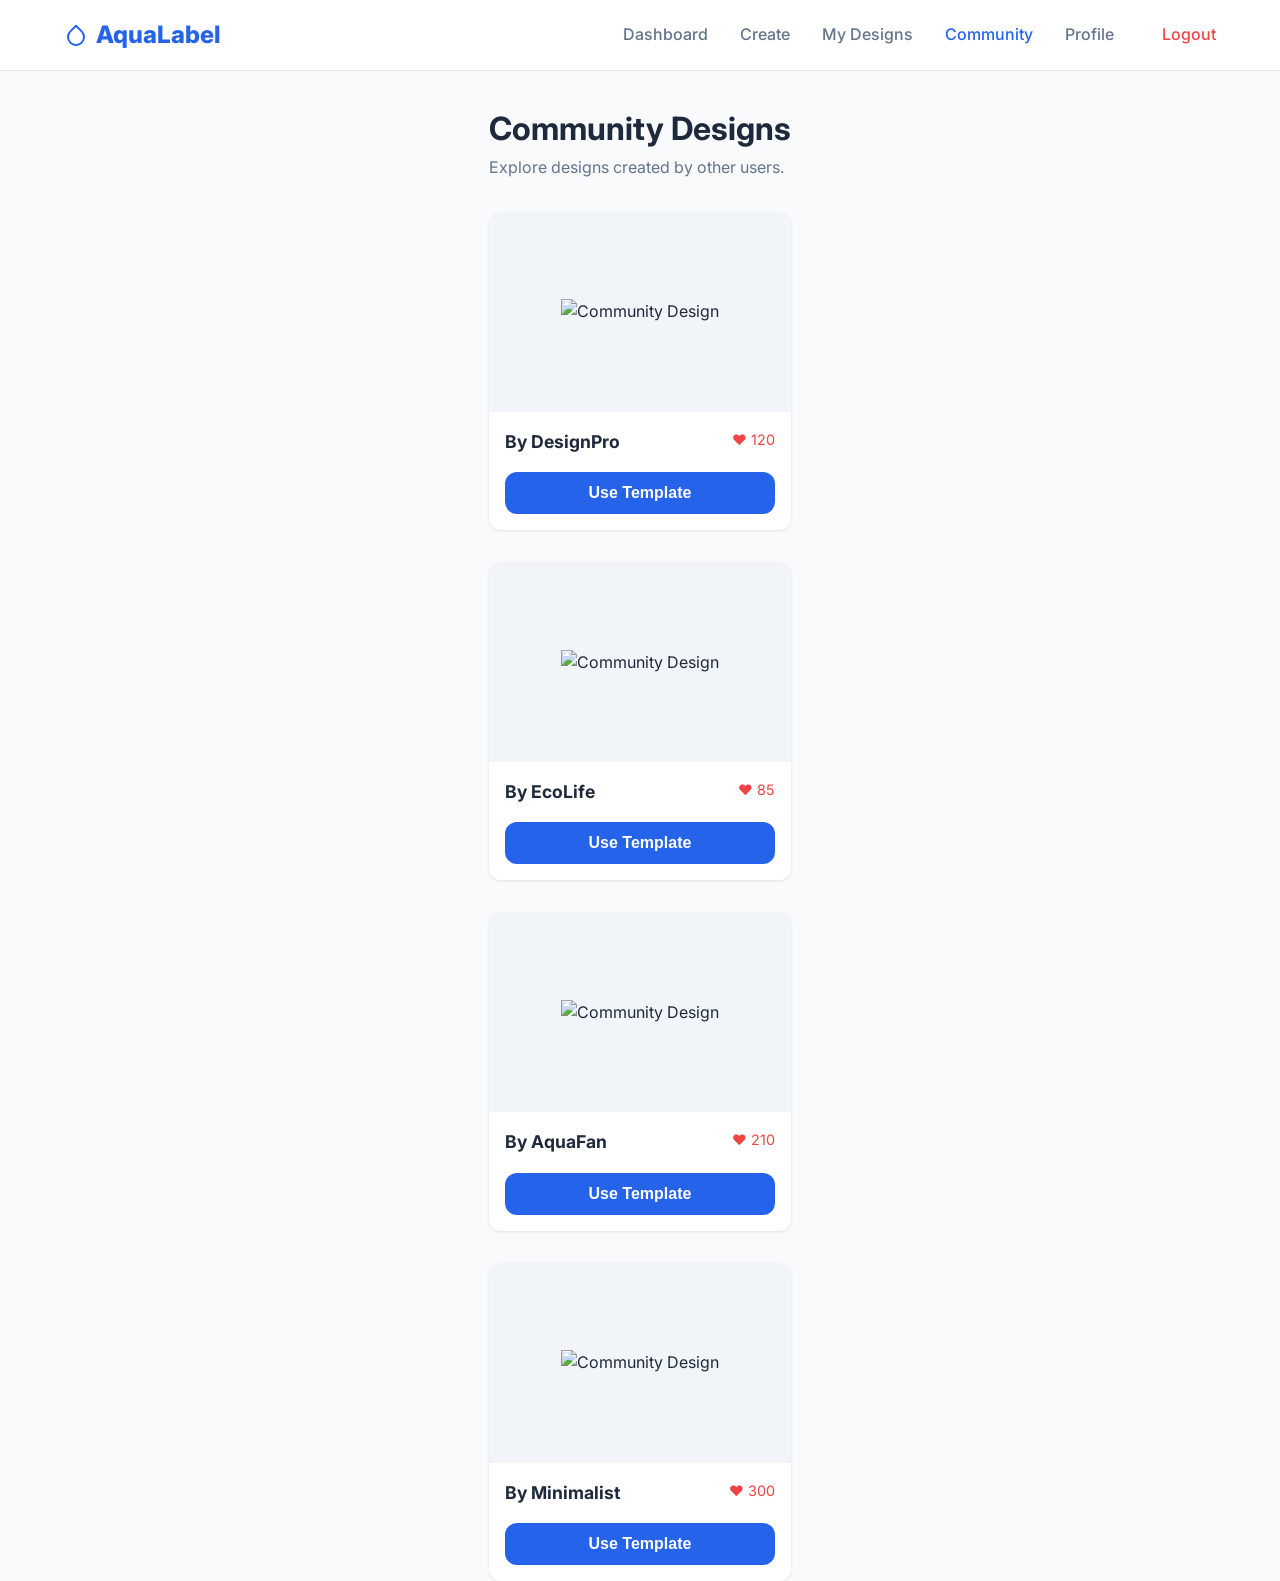
==== community.html @ c597545a "Create community.html" ====
<!DOCTYPE html>
<html lang="en">
<head>
    <meta charset="UTF-8">
    <meta name="viewport" content="width=device-width, initial-scale=1.0">
    <title>Community - AquaLabel</title>
    <link rel="stylesheet" href="css/style.css">
    <link href="https://fonts.googleapis.com/css2?family=Inter:wght@400;500;600;700;800&display=swap" rel="stylesheet">
</head>
<body>
    
    <div class="container" style="padding-top: 2rem;">
        <div class="dashboard-header">
            <h1>Community Designs</h1>
            <p style="color: var(--text-muted);">Explore designs created by other users.</p>
        </div>

        <div class="designs-grid" id="community-list">
            <!-- Populated by JS -->
        </div>
    </div>

    <script src="js/data.js"></script>
    <script src="js/main.js"></script>
    <script>
        document.addEventListener('DOMContentLoaded', () => {
            const designs = window.App.Data.getCommunityDesigns();
            const grid = document.getElementById('community-list');

            designs.forEach(design => {
                const card = document.createElement('div');
                card.className = 'design-card';
                card.innerHTML = `
                    <div class="design-preview">
                        <img src="${design.preview}" alt="Community Design">
                    </div>
                    <div class="design-info">
                        <div style="display: flex; justify-content: space-between; align-items: start; margin-bottom: 0.5rem;">
                            <h3 style="font-size: 1.1rem;">By ${design.designer}</h3>
                            <span style="font-size: 0.9rem; color: #ef4444;">❤️ ${design.likes}</span>
                        </div>
                        
                        <div class="design-actions">
                             <button class="btn btn-primary" style="width: 100%;" onclick="alert('Opened in editor as template!')">Use Template</button>
                        </div>
                    </div>
                `;
                grid.appendChild(card);
            });
        });
    </script>
</body>
</html>
---- css/style.css ----
:root {
  --primary: #2563eb;
  --primary-hover: #1d4ed8;
  --bg-body: #f8fafc;
  --bg-surface: #ffffff;
  --text-main: #1e293b;
  --text-muted: #64748b;
  --border: #e2e8f0;
  --radius: 0.75rem;
  --shadow-sm: 0 1px 3px rgba(0, 0, 0, 0.1);
  --shadow-md: 0 4px 6px -1px rgba(0, 0, 0, 0.1);
  --shadow-lg: 0 10px 15px -3px rgba(0, 0, 0, 0.1);
  --font-main: "Inter", system-ui, -apple-system, sans-serif;
  --transition: all 0.2s ease;
}

* {
  box-sizing: border-box;
  margin: 0;
  padding: 0;
}

body {
  font-family: var(--font-main);
  background-color: var(--bg-body);
  color: var(--text-main);
  line-height: 1.6;
  min-height: 100vh;
  display: flex;
  flex-direction: column;
}

a {
  text-decoration: none;
  color: inherit;
}

ul {
  list-style: none;
}

img {
  max-width: 100%;
  display: block;
}

/* Utilities */
.container {
  max-width: 1200px;
  margin: 0 auto;
  padding: 0 1.5rem;
}

.btn {
  display: inline-flex;
  align-items: center;
  justify-content: center;
  padding: 0.75rem 1.5rem;
  border-radius: var(--radius);
  font-weight: 600;
  cursor: pointer;
  transition: var(--transition);
  border: none;
  font-size: 1rem;
}

.btn-primary {
  background-color: var(--primary);
  color: white;
}

.btn-primary:hover {
  background-color: var(--primary-hover);
  transform: translateY(-1px);
}

.btn-outline {
  background-color: transparent;
  border: 2px solid var(--primary);
  color: var(--primary);
}

.btn-outline:hover {
  background-color: var(--primary);
  color: white;
}

.btn-danger {
  background-color: #ef4444;
  color: white;
}
.btn-danger:hover {
  background-color: #dc2626;
}

/* Navbar */
.navbar {
  background: var(--bg-surface);
  border-bottom: 1px solid var(--border);
  padding: 1rem 0;
  position: sticky;
  top: 0;
  z-index: 100;
}

.nav-container {
  display: flex;
  justify-content: space-between;
  align-items: center;
}

.logo {
  font-size: 1.5rem;
  font-weight: 800;
  color: var(--primary);
  display: flex;
  align-items: center;
  gap: 0.5rem;
}

.nav-links {
  display: flex;
  gap: 2rem;
}

.nav-links a {
  font-weight: 500;
  color: var(--text-muted);
  transition: var(--transition);
}

.nav-links a:hover,
.nav-links a.active {
  color: var(--primary);
}

/* Auth Pages */
.auth-container {
  min-height: calc(100vh - 80px); /* Approx nav height */
  display: flex;
  align-items: center;
  justify-content: center;
  padding: 2rem;
}

.auth-card {
  background: var(--bg-surface);
  padding: 2.5rem;
  border-radius: var(--radius);
  box-shadow: var(--shadow-lg);
  width: 100%;
  max-width: 400px;
  text-align: center;
}

.auth-card h2 {
  margin-bottom: 0.5rem;
  color: var(--primary);
}

.form-group {
  margin-bottom: 1.25rem;
  text-align: left;
}

.form-group label {
  display: block;
  margin-bottom: 0.5rem;
  font-weight: 500;
  font-size: 0.9rem;
}

.form-group input {
  width: 100%;
  padding: 0.75rem;
  border: 1px solid var(--border);
  border-radius: var(--radius);
  font-size: 1rem;
  transition: var(--transition);
}

.form-group input:focus {
  outline: none;
  border-color: var(--primary);
  box-shadow: 0 0 0 3px rgba(37, 99, 235, 0.1);
}

.auth-footer {
  margin-top: 1.5rem;
  font-size: 0.9rem;
  color: var(--text-muted);
}

.auth-footer a {
  color: var(--primary);
  font-weight: 600;
}

/* Landing Page */
.hero {
  text-align: center;
  padding: 5rem 0;
}

.hero h1 {
  font-size: 3.5rem;
  font-weight: 800;
  margin-bottom: 1.5rem;
  line-height: 1.2;
}

.hero p {
  font-size: 1.25rem;
  color: var(--text-muted);
  max-width: 600px;
  margin: 0 auto 2.5rem;
}

.features-grid {
  display: grid;
  grid-template-columns: repeat(auto-fit, minmax(250px, 1fr));
  gap: 2rem;
  padding: 4rem 0;
}

.feature-card {
  background: var(--bg-surface);
  padding: 2rem;
  border-radius: var(--radius);
  box-shadow: var(--shadow-md);
  text-align: center;
  transition: var(--transition);
}

.feature-card:hover {
  transform: translateY(-5px);
  box-shadow: var(--shadow-lg);
}

.feature-icon {
  font-size: 2.5rem;
  margin-bottom: 1rem;
  color: var(--primary);
}

/* Dashboard */
.dashboard-header {
  margin-bottom: 2rem;
}

.stats-grid {
  display: grid;
  grid-template-columns: repeat(auto-fit, minmax(200px, 1fr));
  gap: 1.5rem;
  margin-bottom: 3rem;
}

.stat-card {
  background: var(--bg-surface);
  padding: 1.5rem;
  border-radius: var(--radius);
  box-shadow: var(--shadow-sm);
  display: flex;
  align-items: center;
  gap: 1rem;
}

.stat-value {
  font-size: 2rem;
  font-weight: 700;
  color: var(--primary);
}

.stat-label {
  color: var(--text-muted);
  font-size: 0.9rem;
}

.dashboard-actions {
  display: grid;
  grid-template-columns: repeat(auto-fill, minmax(250px, 1fr));
  gap: 1.5rem;
}

.action-card {
  background: var(--bg-surface);
  border: 1px solid var(--border);
  border-radius: var(--radius);
  padding: 2rem;
  text-align: center;
  transition: var(--transition);
  cursor: pointer;
  display: flex;
  flex-direction: column;
  align-items: center;
  justify-content: center;
  height: 200px;
}

.action-card:hover {
  border-color: var(--primary);
  background: #f0f9ff;
}

/* Label Editor */
.editor-container {
  display: grid;
  grid-template-columns: 300px 1fr;
  gap: 2rem;
  height: calc(100vh - 100px);
}

.toolbar {
  background: var(--bg-surface);
  padding: 1.5rem;
  border-radius: var(--radius);
  box-shadow: var(--shadow-sm);
  overflow-y: auto;
}

.canvas-area {
  background: #e2e8f0;
  border-radius: var(--radius);
  display: flex;
  align-items: center;
  justify-content: center;
  overflow: hidden;
  position: relative;
}

canvas {
  box-shadow: var(--shadow-lg);
  background: white;
}

.tool-group {
  margin-bottom: 2rem;
}

.tool-group h3 {
  font-size: 0.9rem;
  text-transform: uppercase;
  color: var(--text-muted);
  margin-bottom: 1rem;
  letter-spacing: 0.5px;
}

.color-picker-wrapper {
  display: flex;
  gap: 0.5rem;
  flex-wrap: wrap;
}

.color-swatch {
  width: 30px;
  height: 30px;
  border-radius: 50%;
  cursor: pointer;
  border: 2px solid transparent;
}

.color-swatch.active {
  border-color: var(--text-main);
}

/* Saved & Community Grids */
.designs-grid {
  display: grid;
  grid-template-columns: repeat(auto-fill, minmax(280px, 1fr));
  gap: 2rem;
}

.design-card {
  background: var(--bg-surface);
  border-radius: var(--radius);
  overflow: hidden;
  box-shadow: var(--shadow-sm);
  transition: var(--transition);
}

.design-card:hover {
  box-shadow: var(--shadow-lg);
  transform: translateY(-2px);
}

.design-preview {
  height: 200px;
  background: #f1f5f9;
  display: flex;
  align-items: center;
  justify-content: center;
  position: relative;
}
.design-preview img {
  max-height: 80%;
  max-width: 80%;
  object-fit: contain;
}

.design-info {
  padding: 1rem;
}

.design-actions {
  margin-top: 1rem;
  display: flex;
  gap: 0.5rem;
}

.input-range {
  width: 100%;
  margin: 10px 0;
}
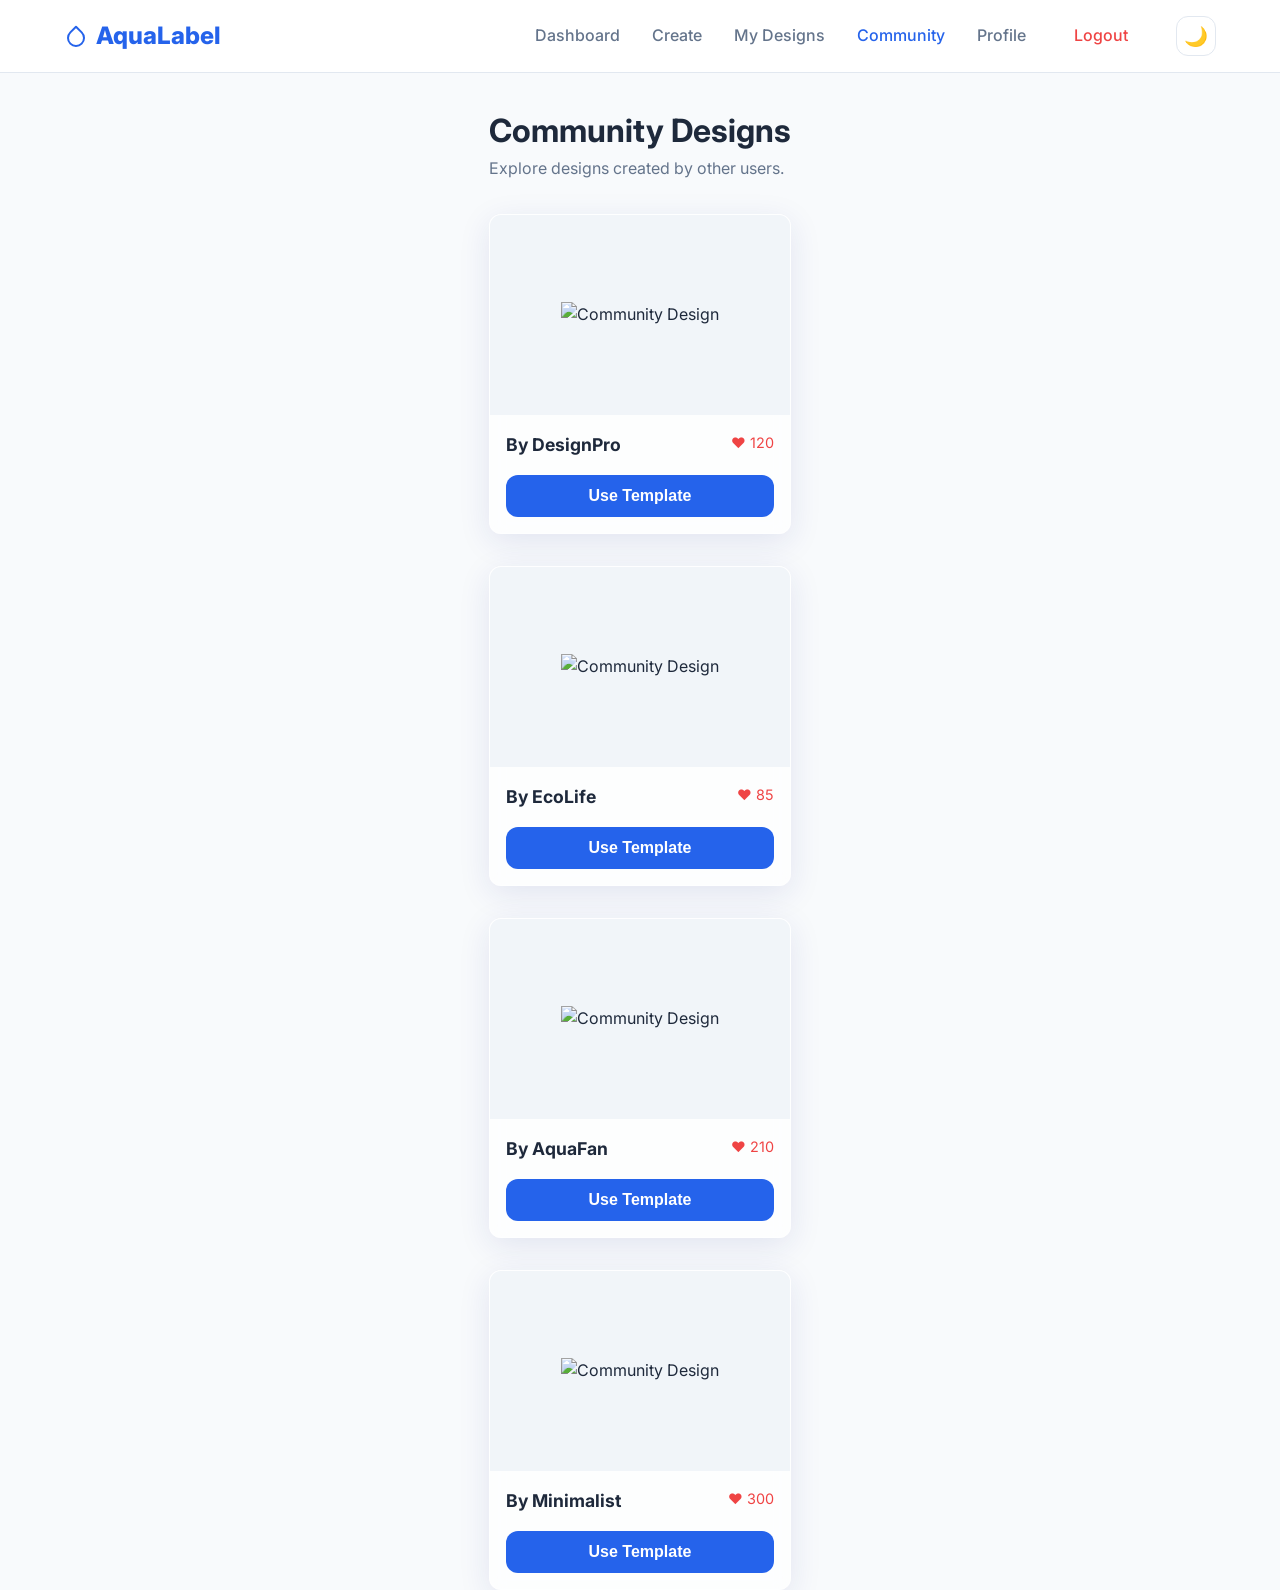
==== commit 21a3ec87: "hj" ====
--- a/community.html
+++ b/community.html
@@ -6,6 +6,15 @@
     <title>Community - AquaLabel</title>
     <link rel="stylesheet" href="css/style.css">
     <link href="https://fonts.googleapis.com/css2?family=Inter:wght@400;500;600;700;800&display=swap" rel="stylesheet">
+    <script>
+        (function() {
+            const storedTheme = localStorage.getItem('theme');
+            const prefersDark = window.matchMedia('(prefers-color-scheme: dark)').matches;
+            if (storedTheme === 'dark' || (!storedTheme && prefersDark)) {
+                document.documentElement.setAttribute('data-theme', 'dark');
+            }
+        })();
+    </script>
 </head>
 <body>
     
@@ -41,7 +50,7 @@
                         </div>
                         
                         <div class="design-actions">
-                             <button class="btn btn-primary" style="width: 100%;" onclick="alert('Opened in editor as template!')">Use Template</button>
+                             <button class="btn btn-primary" style="width: 100%;" onclick="window.location.href='design.html?template=${design.id}'">Use Template</button>
                         </div>
                     </div>
                 `;
--- a/css/style.css
+++ b/css/style.css
@@ -11,7 +11,51 @@
   --shadow-md: 0 4px 6px -1px rgba(0, 0, 0, 0.1);
   --shadow-lg: 0 10px 15px -3px rgba(0, 0, 0, 0.1);
   --font-main: "Inter", system-ui, -apple-system, sans-serif;
-  --transition: all 0.2s ease;
+  --transition: all 0.2s cubic-bezier(0.4, 0, 0.2, 1);
+  --glass-bg: rgba(255, 255, 255, 0.7);
+  --glass-border: rgba(255, 255, 255, 0.5);
+  --glass-shadow: 0 8px 32px 0 rgba(31, 38, 135, 0.1);
+  --gradient-primary: linear-gradient(135deg, #2563eb 0%, #1d4ed8 100%);
+}
+
+[data-theme="dark"] {
+  --bg-body: #0f172a;
+  --bg-surface: #1e293b;
+  --text-main: #f8fafc;
+  --text-muted: #94a3b8;
+  --border: #334155;
+  --shadow-sm: 0 1px 3px rgba(0, 0, 0, 0.3);
+  --shadow-md: 0 4px 6px -1px rgba(0, 0, 0, 0.3);
+  --shadow-lg: 0 10px 15px -3px rgba(0, 0, 0, 0.3);
+  --glass-bg: rgba(30, 41, 59, 0.7);
+  --glass-border: rgba(255, 255, 255, 0.1);
+  --glass-shadow: 0 8px 32px 0 rgba(0, 0, 0, 0.3);
+}
+
+@keyframes fadeIn {
+  from {
+    opacity: 0;
+    transform: translateY(10px);
+  }
+  to {
+    opacity: 1;
+    transform: translateY(0);
+  }
+}
+
+@keyframes slideIn {
+  from {
+    transform: translateX(100%);
+    opacity: 0;
+  }
+  to {
+    transform: translateX(0);
+    opacity: 1;
+  }
+}
+
+.fade-in {
+  animation: fadeIn 0.5s ease-out forwards;
 }
 
 * {
@@ -28,11 +72,23 @@
   min-height: 100vh;
   display: flex;
   flex-direction: column;
+  transition: background-color 0.3s ease, color 0.3s ease;
 }
 
 a {
   text-decoration: none;
   color: inherit;
+}
+
+/* Custom Cursors */
+.cursor-nwse {
+  cursor: nwse-resize;
+}
+.cursor-nesw {
+  cursor: nesw-resize;
+}
+.cursor-move {
+  cursor: move;
 }
 
 ul {
@@ -144,13 +200,17 @@
 }
 
 .auth-card {
-  background: var(--bg-surface);
+  background: var(--glass-bg);
+  backdrop-filter: blur(8px);
+  -webkit-backdrop-filter: blur(8px);
+  border: 1px solid var(--glass-border);
   padding: 2.5rem;
   border-radius: var(--radius);
-  box-shadow: var(--shadow-lg);
+  box-shadow: var(--glass-shadow);
   width: 100%;
   max-width: 400px;
   text-align: center;
+  animation: fadeIn 0.5s ease-out;
 }
 
 .auth-card h2 {
@@ -199,14 +259,44 @@
 /* Landing Page */
 .hero {
   text-align: center;
-  padding: 5rem 0;
+  padding: 6rem 0;
+  background: radial-gradient(circle at 50% 50%, #eff6ff 0%, #ffffff 100%);
+  position: relative;
+  overflow: hidden;
+}
+
+.hero::before {
+  content: "";
+  position: absolute;
+  top: -50%;
+  left: -50%;
+  width: 200%;
+  height: 200%;
+  background: radial-gradient(
+      circle at 20% 30%,
+      rgba(37, 99, 235, 0.05) 0%,
+      transparent 20%
+    ),
+    radial-gradient(
+      circle at 80% 70%,
+      rgba(37, 99, 235, 0.05) 0%,
+      transparent 20%
+    );
+  z-index: 0;
+  pointer-events: none;
+}
+
+.hero .container {
+  position: relative;
+  z-index: 1;
 }
 
 .hero h1 {
-  font-size: 3.5rem;
+  font-size: 4rem;
   font-weight: 800;
   margin-bottom: 1.5rem;
-  line-height: 1.2;
+  line-height: 1.1;
+  letter-spacing: -0.02em;
 }
 
 .hero p {
@@ -224,12 +314,17 @@
 }
 
 .feature-card {
-  background: var(--bg-surface);
+  background: var(--glass-bg);
+  backdrop-filter: blur(8px);
+  -webkit-backdrop-filter: blur(8px);
+  border: 1px solid var(--glass-border);
   padding: 2rem;
   border-radius: var(--radius);
-  box-shadow: var(--shadow-md);
+  box-shadow: var(--glass-shadow);
   text-align: center;
   transition: var(--transition);
+  animation: fadeIn 0.5s ease-out forwards;
+  animation-delay: 0.1s;
 }
 
 .feature-card:hover {
@@ -256,13 +351,17 @@
 }
 
 .stat-card {
-  background: var(--bg-surface);
+  background: var(--glass-bg);
+  backdrop-filter: blur(8px);
+  -webkit-backdrop-filter: blur(8px);
+  border: 1px solid var(--glass-border);
   padding: 1.5rem;
   border-radius: var(--radius);
-  box-shadow: var(--shadow-sm);
+  box-shadow: var(--glass-shadow);
   display: flex;
   align-items: center;
   gap: 1rem;
+  animation: fadeIn 0.5s ease-out forwards;
 }
 
 .stat-value {
@@ -283,8 +382,10 @@
 }
 
 .action-card {
-  background: var(--bg-surface);
-  border: 1px solid var(--border);
+  background: var(--glass-bg);
+  backdrop-filter: blur(8px);
+  -webkit-backdrop-filter: blur(8px);
+  border: 1px solid var(--glass-border);
   border-radius: var(--radius);
   padding: 2rem;
   text-align: center;
@@ -295,6 +396,8 @@
   align-items: center;
   justify-content: center;
   height: 200px;
+  animation: fadeIn 0.5s ease-out forwards;
+  animation-delay: 0.1s;
 }
 
 .action-card:hover {
@@ -371,16 +474,20 @@
 }
 
 .design-card {
-  background: var(--bg-surface);
+  background: var(--glass-bg);
+  backdrop-filter: blur(8px);
+  -webkit-backdrop-filter: blur(8px);
+  border: 1px solid var(--glass-border);
   border-radius: var(--radius);
   overflow: hidden;
-  box-shadow: var(--shadow-sm);
+  box-shadow: var(--glass-shadow);
   transition: var(--transition);
-}
-
+  animation: fadeIn 0.5s ease-out forwards;
+}
 .design-card:hover {
-  box-shadow: var(--shadow-lg);
-  transform: translateY(-2px);
+  transform: translateY(-5px);
+  box-shadow: 0 20px 25px -5px rgba(0, 0, 0, 0.1),
+    0 10px 10px -5px rgba(0, 0, 0, 0.04);
 }
 
 .design-preview {
@@ -407,7 +514,187 @@
   gap: 0.5rem;
 }
 
-.input-range {
+/* Toast Notifications */
+.toast-container {
+  position: fixed;
+  bottom: 2rem;
+  right: 2rem;
+  z-index: 1000;
+  display: flex;
+  flex-direction: column;
+  gap: 1rem;
+}
+
+.toast {
+  background: var(--bg-surface);
+  border-left: 4px solid var(--primary);
+  padding: 1rem 1.5rem;
+  border-radius: var(--radius);
+  box-shadow: var(--shadow-lg);
+  display: flex;
+  align-items: center;
+  gap: 0.75rem;
+  min-width: 300px;
+  animation: slideIn 0.3s cubic-bezier(0.4, 0, 0.2, 1);
+  border: 1px solid var(--border);
+}
+
+.toast.success {
+  border-left-color: #10b981;
+}
+.toast.error {
+  border-left-color: #ef4444;
+}
+.toast.info {
+  border-left-color: var(--primary);
+}
+
+.toast-content {
+  flex: 1;
+}
+
+.toast-title {
+  font-weight: 600;
+  font-size: 0.9rem;
+  margin-bottom: 0.2rem;
+}
+
+.toast-msg {
+  color: var(--text-muted);
+  font-size: 0.85rem;
+}
+
+/* 3D Bottle Mockup Modal */
+.modal-overlay {
+  position: fixed;
+  top: 0;
+  left: 0;
+  right: 0;
+  bottom: 0;
+  background: rgba(0, 0, 0, 0.5);
+  backdrop-filter: blur(4px);
+  display: none;
+  justify-content: center;
+  align-items: center;
+  z-index: 2000;
+  animation: fadeIn 0.2s ease-out;
+}
+
+.modal-content {
+  background: white;
+  padding: 2rem;
+  border-radius: var(--radius);
+  max-width: 90%;
+  width: 500px;
+  text-align: center;
+  position: relative;
+  box-shadow: var(--shadow-lg);
+}
+
+.bottle-container {
+  width: 200px;
+  height: 500px;
+  background: #e2e8f0;
+  margin: 0 auto 2rem;
+  border-radius: 20px 20px 10px 10px;
+  position: relative;
+  overflow: hidden;
+  box-shadow: inset -20px 0 30px rgba(0, 0, 0, 0.1),
+    inset 20px 0 30px rgba(255, 255, 255, 0.5);
+  /* Simple bottle shape css */
+}
+
+/* The cap */
+.bottle-container::before {
+  content: "";
+  position: absolute;
+  top: -10px;
+  left: 50px;
+  width: 100px;
+  height: 40px;
+  background: #334155;
+  z-index: 10;
+  border-radius: 5px;
+}
+
+/* The Label Wrap */
+.bottle-label-wrap {
+  position: absolute;
+  top: 150px;
+  left: -50px; /* Wider than bottle to simulate wrap if we want, or just fit */
+  width: 300px;
+  height: 150px;
+  /* Masking to bottle width */
+  left: 0;
   width: 100%;
-  margin: 10px 0;
-}
+
+  background-size: cover;
+  background-position: center;
+  box-shadow: inset 0 0 20px rgba(0, 0, 0, 0.2); /* Shadow for roundness */
+  mix-blend-mode: multiply; /* Helps blend with bottle shading */
+  opacity: 0.9;
+}
+
+/* Glossy reflection overlay */
+.bottle-highlight {
+  position: absolute;
+  top: 0;
+  left: 40px;
+  width: 20px;
+  height: 100%;
+  background: linear-gradient(
+    to right,
+    rgba(255, 255, 255, 0.1),
+    rgba(255, 255, 255, 0.4),
+    rgba(255, 255, 255, 0.1)
+  );
+  z-index: 5;
+  pointer-events: none;
+}
+
+/* Responsive Design */
+@media (max-width: 768px) {
+  .hero h1 {
+    font-size: 2.5rem;
+  }
+
+  .nav-links {
+    display: none; /* Simplification for prototype */
+  }
+
+  /* Mobile approach: Simplistic hamburger placeholder */
+  .nav-container::after {
+    content: "☰";
+    font-size: 1.5rem;
+    cursor: pointer;
+    display: block;
+  }
+
+  .editor-container {
+    display: flex;
+    flex-direction: column;
+    height: auto;
+  }
+
+  .canvas-area {
+    height: 40vh; /* Fixed height for mobile canvas area */
+    width: 100%;
+    background: #e2e8f0;
+  }
+
+  .toolbar {
+    order: 2;
+    max-height: none;
+    overflow: visible;
+  }
+
+  /* Make canvas scale visually */
+  canvas {
+    max-width: 90%;
+    max-height: 90%;
+  }
+
+  .stats-grid {
+    grid-template-columns: 1fr;
+  }
+}
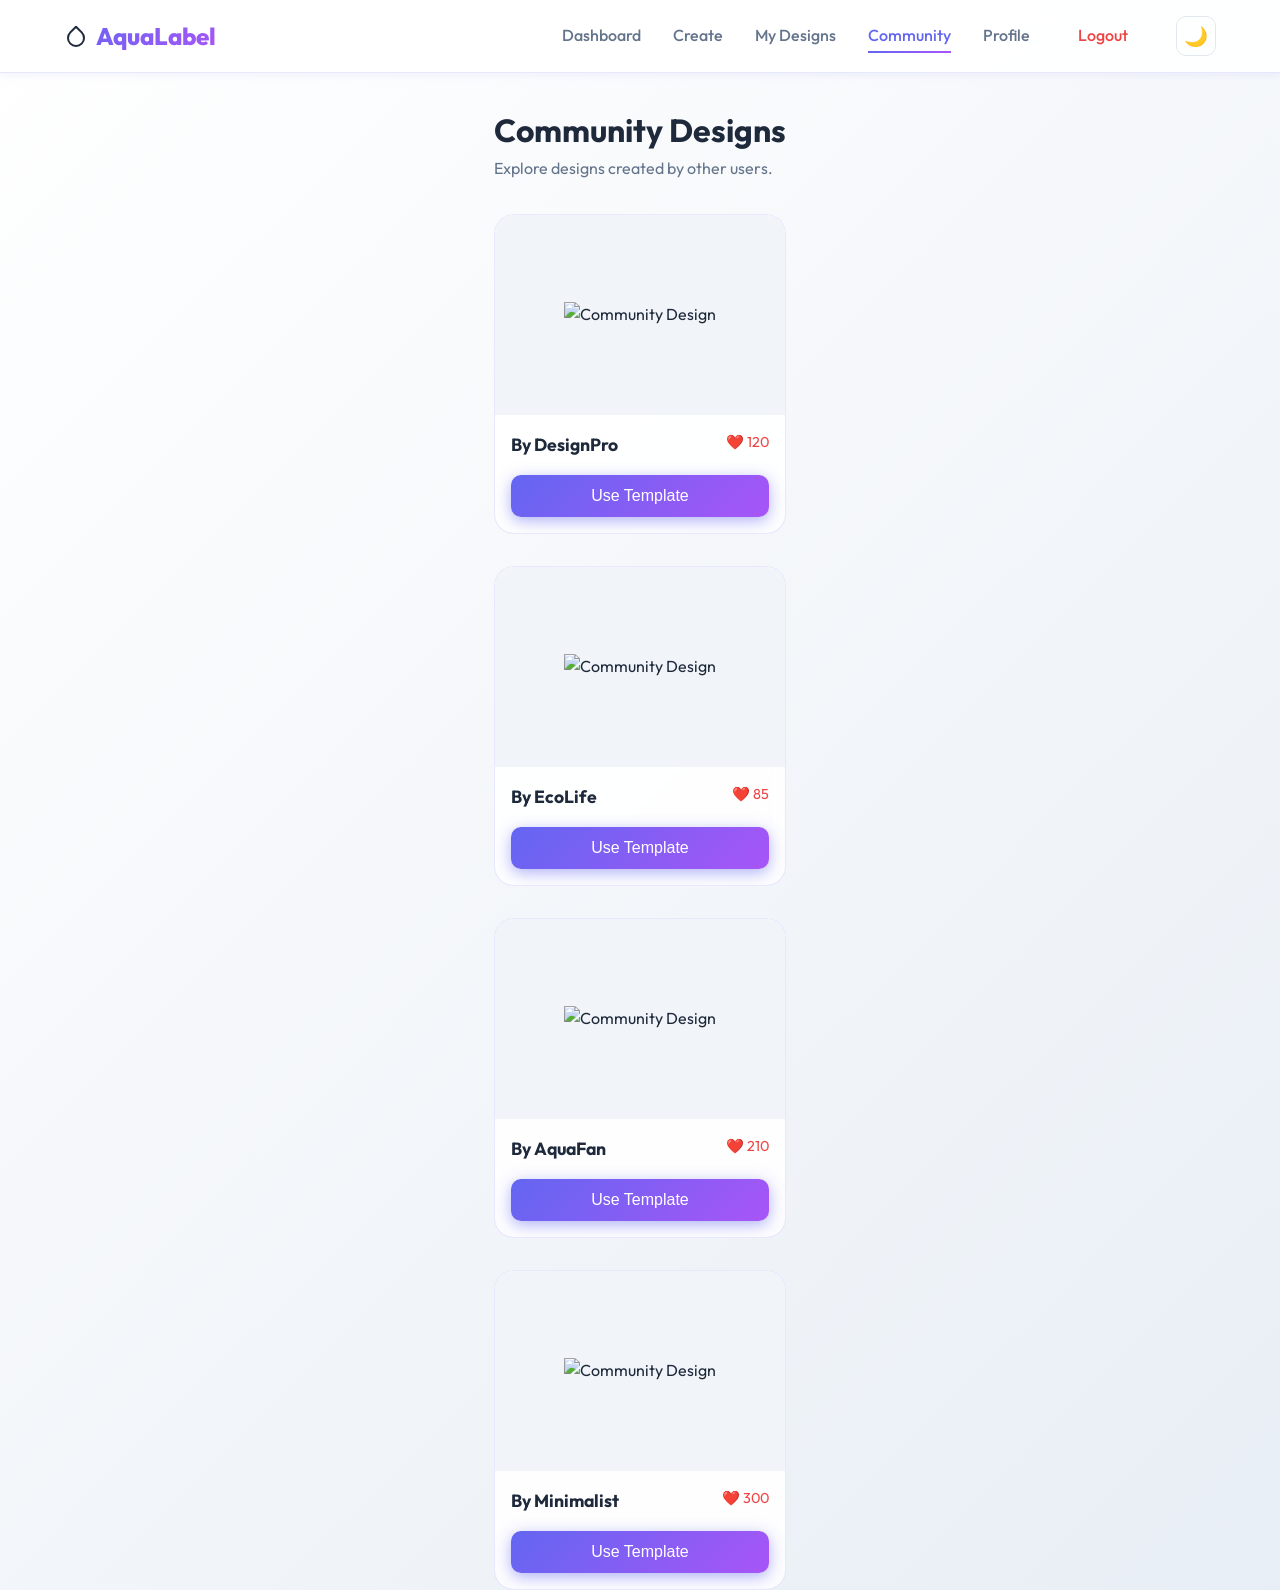
==== commit 08f1bc41: "hello" ====
--- a/community.html
+++ b/community.html
@@ -5,7 +5,7 @@
     <meta name="viewport" content="width=device-width, initial-scale=1.0">
     <title>Community - AquaLabel</title>
     <link rel="stylesheet" href="css/style.css">
-    <link href="https://fonts.googleapis.com/css2?family=Inter:wght@400;500;600;700;800&display=swap" rel="stylesheet">
+    <link href="https://fonts.googleapis.com/css2?family=Outfit:wght@300;400;500;600;700;800&display=swap" rel="stylesheet">
     <script>
         (function() {
             const storedTheme = localStorage.getItem('theme');
--- a/css/style.css
+++ b/css/style.css
@@ -1,35 +1,55 @@
 :root {
-  --primary: #2563eb;
-  --primary-hover: #1d4ed8;
-  --bg-body: #f8fafc;
-  --bg-surface: #ffffff;
+  /* Default Light Theme (Bottle app is light by default, StudySphere reference has Dark default but defined Light variables too) */
+  --bg-dark: #f0f4f8; /* Keeping variable name from reference for mapping */
+  --bg-body: #f0f4f8; 
+  --bg-gradient: linear-gradient(135deg, #ffffff 0%, #e8eef5 100%);
+  --bg-card: rgba(255, 255, 255, 0.9);
+  --bg-card-hover: rgba(255, 255, 255, 1);
+  --glass-border: rgba(99, 102, 241, 0.15);
+  --glass-shadow: rgba(99, 102, 241, 0.1);
+
+  --primary: #6366f1; /* Indigo */
+  --primary-glow: rgba(99, 102, 241, 0.5);
+  --secondary: #a855f7; /* Purple */
+  --accent: #06b6d4; /* Cyan */
+  --accent-2: #ec4899; /* Pink */
+  
   --text-main: #1e293b;
   --text-muted: #64748b;
+  --text-heading: #0f172a;
+  
   --border: #e2e8f0;
-  --radius: 0.75rem;
-  --shadow-sm: 0 1px 3px rgba(0, 0, 0, 0.1);
-  --shadow-md: 0 4px 6px -1px rgba(0, 0, 0, 0.1);
-  --shadow-lg: 0 10px 15px -3px rgba(0, 0, 0, 0.1);
-  --font-main: "Inter", system-ui, -apple-system, sans-serif;
-  --transition: all 0.2s cubic-bezier(0.4, 0, 0.2, 1);
-  --glass-bg: rgba(255, 255, 255, 0.7);
-  --glass-border: rgba(255, 255, 255, 0.5);
-  --glass-shadow: 0 8px 32px 0 rgba(31, 38, 135, 0.1);
-  --gradient-primary: linear-gradient(135deg, #2563eb 0%, #1d4ed8 100%);
+
+  --radius: 20px; /* --radius-lg from reference */
+  --radius-sm: 10px;
+
+  --shadow-sm: 0 2px 8px rgba(99, 102, 241, 0.08);
+  --shadow-md: 0 4px 16px rgba(99, 102, 241, 0.12);
+  --shadow-lg: 0 8px 32px rgba(99, 102, 241, 0.15);
+
+  --font-main: 'Outfit', sans-serif;
+  --transition: all 0.3s ease;
+  
+  --gradient-primary: linear-gradient(135deg, #6366f1, #a855f7);
 }
 
 [data-theme="dark"] {
-  --bg-body: #0f172a;
-  --bg-surface: #1e293b;
+  --bg-body: #0a0e17;
+  --bg-gradient: linear-gradient(135deg, #0a0e17 0%, #1a1f35 100%);
+  --bg-card: rgba(30, 32, 45, 0.7);
+  --bg-card-hover: rgba(40, 42, 55, 0.9);
+  --glass-border: rgba(255, 255, 255, 0.1);
+  --glass-shadow: rgba(0, 0, 0, 0.3);
+
   --text-main: #f8fafc;
   --text-muted: #94a3b8;
-  --border: #334155;
-  --shadow-sm: 0 1px 3px rgba(0, 0, 0, 0.3);
-  --shadow-md: 0 4px 6px -1px rgba(0, 0, 0, 0.3);
-  --shadow-lg: 0 10px 15px -3px rgba(0, 0, 0, 0.3);
-  --glass-bg: rgba(30, 41, 59, 0.7);
-  --glass-border: rgba(255, 255, 255, 0.1);
-  --glass-shadow: 0 8px 32px 0 rgba(0, 0, 0, 0.3);
+  --text-heading: #ffffff;
+  
+  --border: #1e293b;
+  
+  --shadow-sm: 0 2px 8px rgba(0, 0, 0, 0.1);
+  --shadow-md: 0 4px 16px rgba(0, 0, 0, 0.2);
+  --shadow-lg: 0 8px 32px rgba(0, 0, 0, 0.3);
 }
 
 @keyframes fadeIn {
@@ -66,13 +86,23 @@
 
 body {
   font-family: var(--font-main);
-  background-color: var(--bg-body);
+  background: var(--bg-gradient);
   color: var(--text-main);
   line-height: 1.6;
   min-height: 100vh;
   display: flex;
   flex-direction: column;
-  transition: background-color 0.3s ease, color 0.3s ease;
+  transition: background 0.4s ease, color 0.3s ease;
+}
+
+[data-theme="dark"] body {
+  background: var(--bg-gradient);
+}
+/* Mapping old variables to new ones for compatibility */
+:root {
+    --bg-surface: var(--bg-card); /* Map bg-surface to new card bg */
+    --glass-bg: var(--bg-card);
+    --primary-hover: var(--secondary); /* Gradient end for simple hover */
 }
 
 a {
@@ -107,42 +137,46 @@
   padding: 0 1.5rem;
 }
 
+/* Buttons */
 .btn {
-  display: inline-flex;
-  align-items: center;
-  justify-content: center;
   padding: 0.75rem 1.5rem;
-  border-radius: var(--radius);
-  font-weight: 600;
-  cursor: pointer;
-  transition: var(--transition);
+  border-radius: var(--radius-sm);
+  font-weight: 500;
+  transition: all 0.3s ease;
+  position: relative;
+  overflow: hidden;
   border: none;
   font-size: 1rem;
+  display: inline-flex;
+  align-items: center;
+  justify-content: center;
 }
 
 .btn-primary {
-  background-color: var(--primary);
+  background: var(--gradient-primary); /* Uses Indigo-Purple gradient */
   color: white;
+  box-shadow: 0 4px 15px var(--primary-glow);
 }
 
 .btn-primary:hover {
-  background-color: var(--primary-hover);
-  transform: translateY(-1px);
+  transform: translateY(-3px);
+  box-shadow: 0 8px 25px var(--primary-glow);
 }
 
 .btn-outline {
-  background-color: transparent;
-  border: 2px solid var(--primary);
+  background: rgba(255, 255, 255, 0.1);
   color: var(--primary);
+  border: 1px solid var(--glass-border);
 }
 
 .btn-outline:hover {
-  background-color: var(--primary);
-  color: white;
+  background: rgba(255, 255, 255, 0.2);
+  border-color: var(--primary);
+  color: var(--primary);
 }
 
 .btn-danger {
-  background-color: #ef4444;
+  background: #ef4444;
   color: white;
 }
 .btn-danger:hover {
@@ -151,12 +185,15 @@
 
 /* Navbar */
 .navbar {
-  background: var(--bg-surface);
-  border-bottom: 1px solid var(--border);
+  background: var(--glass-bg);
+  backdrop-filter: blur(12px);
+  -webkit-backdrop-filter: blur(12px);
+  border-bottom: 1px solid var(--glass-border);
   padding: 1rem 0;
   position: sticky;
   top: 0;
   z-index: 100;
+  box-shadow: var(--shadow-sm);
 }
 
 .nav-container {
@@ -168,11 +205,16 @@
 .logo {
   font-size: 1.5rem;
   font-weight: 800;
-  color: var(--primary);
+  background: var(--gradient-primary);
+  background-clip: text;
+  -webkit-background-clip: text;
+  -webkit-text-fill-color: transparent;
   display: flex;
   align-items: center;
   gap: 0.5rem;
 }
+
+
 
 .nav-links {
   display: flex;
@@ -183,6 +225,7 @@
   font-weight: 500;
   color: var(--text-muted);
   transition: var(--transition);
+  position: relative;
 }
 
 .nav-links a:hover,
@@ -190,6 +233,22 @@
   color: var(--primary);
 }
 
+.nav-links a::after {
+  content: '';
+  position: absolute;
+  width: 0;
+  height: 2px;
+  bottom: -4px;
+  left: 0;
+  background: var(--gradient-primary);
+  transition: width 0.3s ease;
+}
+
+.nav-links a:hover::after,
+.nav-links a.active::after {
+  width: 100%;
+}
+
 /* Auth Pages */
 .auth-container {
   min-height: calc(100vh - 80px); /* Approx nav height */
@@ -201,48 +260,54 @@
 
 .auth-card {
   background: var(--glass-bg);
-  backdrop-filter: blur(8px);
-  -webkit-backdrop-filter: blur(8px);
+  backdrop-filter: blur(16px);
+  -webkit-backdrop-filter: blur(16px);
   border: 1px solid var(--glass-border);
-  padding: 2.5rem;
-  border-radius: var(--radius);
-  box-shadow: var(--glass-shadow);
+  padding: 3rem;
+  border-radius: 1.5rem;
+  box-shadow: var(--shadow-lg);
   width: 100%;
-  max-width: 400px;
+  max-width: 420px;
   text-align: center;
   animation: fadeIn 0.5s ease-out;
 }
 
 .auth-card h2 {
   margin-bottom: 0.5rem;
-  color: var(--primary);
+  color: var(--text-main);
+  font-weight: 800;
+  font-size: 1.8rem;
 }
 
 .form-group {
-  margin-bottom: 1.25rem;
+  margin-bottom: 1.5rem;
   text-align: left;
 }
 
 .form-group label {
   display: block;
   margin-bottom: 0.5rem;
-  font-weight: 500;
+  font-weight: 600;
   font-size: 0.9rem;
+  color: var(--text-main);
 }
 
 .form-group input {
   width: 100%;
-  padding: 0.75rem;
-  border: 1px solid var(--border);
+  padding: 0.875rem 1rem;
+  border: 2px solid var(--border);
   border-radius: var(--radius);
   font-size: 1rem;
+  background: rgba(255, 255, 255, 0.5);
   transition: var(--transition);
+  color: var(--text-main);
 }
 
 .form-group input:focus {
   outline: none;
   border-color: var(--primary);
-  box-shadow: 0 0 0 3px rgba(37, 99, 235, 0.1);
+  background: var(--bg-surface);
+  box-shadow: 0 0 0 4px rgba(59, 130, 246, 0.15);
 }
 
 .auth-footer {
@@ -257,12 +322,16 @@
 }
 
 /* Landing Page */
+/* Landing Page */
 .hero {
   text-align: center;
-  padding: 6rem 0;
-  background: radial-gradient(circle at 50% 50%, #eff6ff 0%, #ffffff 100%);
+  padding: 8rem 0;
+  background-color: transparent;
   position: relative;
   overflow: hidden;
+  display: flex; /* Centering */
+  align-items: center;
+  justify-content: center;
 }
 
 .hero::before {
@@ -272,18 +341,17 @@
   left: -50%;
   width: 200%;
   height: 200%;
-  background: radial-gradient(
-      circle at 20% 30%,
-      rgba(37, 99, 235, 0.05) 0%,
-      transparent 20%
-    ),
-    radial-gradient(
-      circle at 80% 70%,
-      rgba(37, 99, 235, 0.05) 0%,
-      transparent 20%
-    );
+  background: radial-gradient(circle at 50% 50%, rgba(37, 99, 235, 0.08), transparent 60%),
+    radial-gradient(circle at 10% 20%, rgba(59, 130, 246, 0.08), transparent 40%),
+    radial-gradient(circle at 90% 80%, rgba(139, 92, 246, 0.08), transparent 40%);
   z-index: 0;
   pointer-events: none;
+  animation: rotateGradient 20s linear infinite;
+}
+
+@keyframes rotateGradient {
+  0% { transform: rotate(0deg); }
+  100% { transform: rotate(360deg); }
 }
 
 .hero .container {
@@ -292,18 +360,28 @@
 }
 
 .hero h1 {
-  font-size: 4rem;
+  font-size: 5rem;
   font-weight: 800;
-  margin-bottom: 1.5rem;
+  margin-bottom: 2rem;
   line-height: 1.1;
-  letter-spacing: -0.02em;
+  letter-spacing: -0.03em;
+  background: linear-gradient(135deg, var(--text-main) 0%, rgba(v-bind(text-main), 0.7) 100%); /* Simulating a subtle fade if possible, but pure text-main is fine for now, let's use a subtle variation */
+  /* Re-doing solid color since v-bind isn't real CSS. */
+  color: var(--text-main);
+  text-shadow: 0 20px 40px rgba(0,0,0,0.1); 
+}
+
+[data-theme="dark"] .hero h1 {
+    text-shadow: 0 20px 40px rgba(0,0,0,0.5);
 }
 
 .hero p {
-  font-size: 1.25rem;
+  font-size: 1.5rem;
   color: var(--text-muted);
-  max-width: 600px;
-  margin: 0 auto 2.5rem;
+  max-width: 700px;
+  margin: 0 auto 3rem;
+  font-weight: 400;
+  line-height: 1.6;
 }
 
 .features-grid {
@@ -381,15 +459,36 @@
   gap: 1.5rem;
 }
 
-.action-card {
-  background: var(--glass-bg);
-  backdrop-filter: blur(8px);
-  -webkit-backdrop-filter: blur(8px);
+/* StudySphere Glass Card Style */
+.auth-card,
+.feature-card,
+.stat-card,
+.action-card,
+.design-card {
+  background: var(--bg-card);
+  backdrop-filter: blur(16px);
+  -webkit-backdrop-filter: blur(16px);
   border: 1px solid var(--glass-border);
   border-radius: var(--radius);
+  box-shadow: var(--shadow-md);
+  transition: transform 0.3s ease, background 0.3s ease, box-shadow 0.3s ease, border-color 0.3s ease;
+}
+
+.auth-card:hover,
+.feature-card:hover,
+.stat-card:hover,
+.action-card:hover,
+.design-card:hover { /* Unified hover effect */
+  background: var(--bg-card-hover);
+  border-color: rgba(99, 102, 241, 0.3);
+  box-shadow: var(--shadow-lg);
+  transform: translateY(-4px);
+}
+
+.action-card {
+  /* Specific override for action card layout */
   padding: 2rem;
   text-align: center;
-  transition: var(--transition);
   cursor: pointer;
   display: flex;
   flex-direction: column;
@@ -397,12 +496,12 @@
   justify-content: center;
   height: 200px;
   animation: fadeIn 0.5s ease-out forwards;
-  animation-delay: 0.1s;
-}
-
-.action-card:hover {
-  border-color: var(--primary);
-  background: #f0f9ff;
+  position: relative;
+  overflow: hidden;
+}
+
+.action-card::before {
+    display: none; /* Remove old shine if we want exact StudySphere look, or keep it. StudySphere didn't have it in the snippet, but simpler hover. Let's remove for accuracy to request. */
 }
 
 /* Label Editor */
@@ -698,3 +797,39 @@
     grid-template-columns: 1fr;
   }
 }
+
+/* Staggered Animations */
+.features-grid > *,
+.stats-grid > *,
+.dashboard-actions > *,
+.designs-grid > * {
+  opacity: 0;
+  animation: fadeIn 0.5s ease-out forwards;
+}
+
+.features-grid > *:nth-child(1) { animation-delay: 0.1s; }
+.features-grid > *:nth-child(2) { animation-delay: 0.2s; }
+.features-grid > *:nth-child(3) { animation-delay: 0.3s; }
+.features-grid > *:nth-child(4) { animation-delay: 0.4s; }
+
+.dashboard-actions > *:nth-child(1) { animation-delay: 0.1s; }
+.dashboard-actions > *:nth-child(2) { animation-delay: 0.2s; }
+.dashboard-actions > *:nth-child(3) { animation-delay: 0.3s; }
+.dashboard-actions > *:nth-child(4) { animation-delay: 0.4s; }
+
+/* Enhanced Inputs */
+input[type="text"],
+input[type="email"],
+input[type="password"] {
+    background: rgba(255, 255, 255, 0.4);
+    backdrop-filter: blur(4px);
+    border: 1px solid var(--border);
+    color: var(--text-main);
+}
+input[type="text"]:focus,
+input[type="email"]:focus,
+input[type="password"]:focus {
+    background: var(--bg-surface);
+    border-color: var(--primary);
+    box-shadow: 0 0 0 4px rgba(59, 130, 246, 0.1);
+}
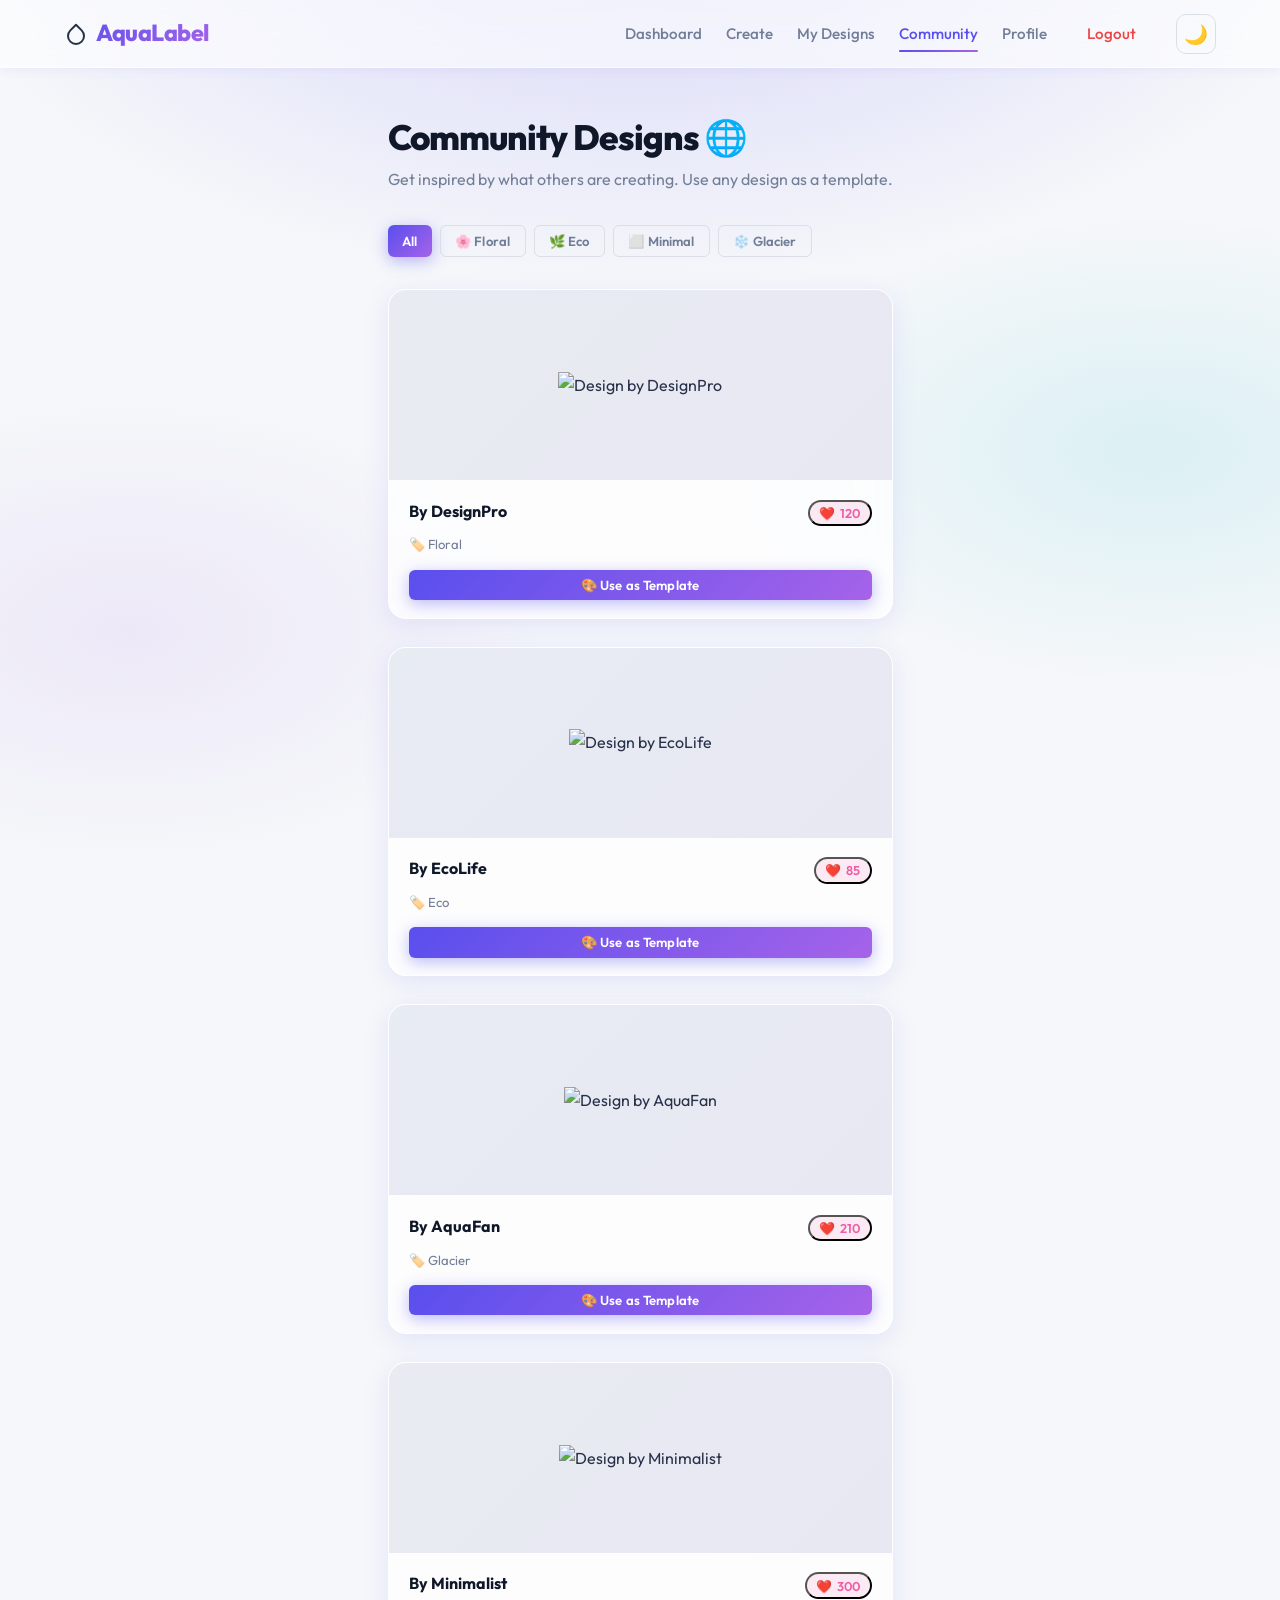
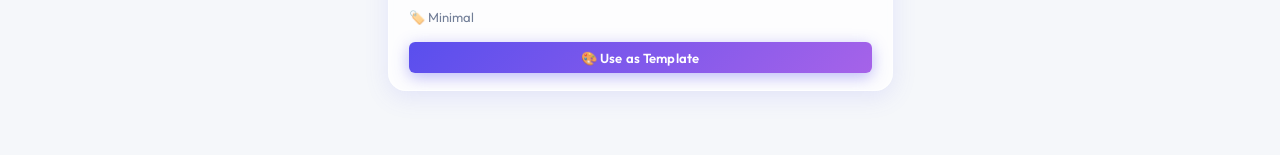
==== commit 71a83515: "commi" ====
--- a/community.html
+++ b/community.html
@@ -1,62 +1,122 @@
 <!DOCTYPE html>
 <html lang="en">
 <head>
-    <meta charset="UTF-8">
-    <meta name="viewport" content="width=device-width, initial-scale=1.0">
-    <title>Community - AquaLabel</title>
-    <link rel="stylesheet" href="css/style.css">
-    <link href="https://fonts.googleapis.com/css2?family=Outfit:wght@300;400;500;600;700;800&display=swap" rel="stylesheet">
-    <script>
-        (function() {
-            const storedTheme = localStorage.getItem('theme');
-            const prefersDark = window.matchMedia('(prefers-color-scheme: dark)').matches;
-            if (storedTheme === 'dark' || (!storedTheme && prefersDark)) {
-                document.documentElement.setAttribute('data-theme', 'dark');
-            }
-        })();
-    </script>
+  <meta charset="UTF-8" />
+  <meta name="viewport" content="width=device-width, initial-scale=1.0" />
+  <title>Community — AquaLabel</title>
+  <meta name="description" content="Discover community-created water bottle label designs. Browse, like, and use as templates." />
+  <link rel="stylesheet" href="css/style.css" />
+  <link href="https://fonts.googleapis.com/css2?family=Outfit:wght@300;400;500;600;700;800;900&display=swap" rel="stylesheet" />
+  <script>
+    (function () {
+      const t = localStorage.getItem("theme");
+      const d = window.matchMedia("(prefers-color-scheme: dark)").matches;
+      if (t === "dark" || (!t && d)) document.documentElement.setAttribute("data-theme", "dark");
+    })();
+  </script>
 </head>
 <body>
-    
-    <div class="container" style="padding-top: 2rem;">
-        <div class="dashboard-header">
-            <h1>Community Designs</h1>
-            <p style="color: var(--text-muted);">Explore designs created by other users.</p>
-        </div>
 
-        <div class="designs-grid" id="community-list">
-            <!-- Populated by JS -->
-        </div>
+  <div class="container" style="padding-top: 2.5rem; padding-bottom: 4rem;">
+    <!-- Header -->
+    <div class="dashboard-header">
+      <h1>Community Designs 🌐</h1>
+      <p>Get inspired by what others are creating. Use any design as a template.</p>
     </div>
 
-    <script src="js/data.js"></script>
-    <script src="js/main.js"></script>
-    <script>
-        document.addEventListener('DOMContentLoaded', () => {
-            const designs = window.App.Data.getCommunityDesigns();
-            const grid = document.getElementById('community-list');
+    <!-- Filter Tabs -->
+    <div id="category-tabs" style="display: flex; gap: 0.5rem; margin-bottom: 2rem; flex-wrap: wrap;">
+      <button class="btn btn-primary btn-sm filter-tab" data-cat="all">All</button>
+      <button class="btn btn-ghost btn-sm filter-tab" data-cat="floral">🌸 Floral</button>
+      <button class="btn btn-ghost btn-sm filter-tab" data-cat="eco">🌿 Eco</button>
+      <button class="btn btn-ghost btn-sm filter-tab" data-cat="minimal">⬜ Minimal</button>
+      <button class="btn btn-ghost btn-sm filter-tab" data-cat="glacier">❄️ Glacier</button>
+    </div>
 
-            designs.forEach(design => {
-                const card = document.createElement('div');
-                card.className = 'design-card';
-                card.innerHTML = `
-                    <div class="design-preview">
-                        <img src="${design.preview}" alt="Community Design">
-                    </div>
-                    <div class="design-info">
-                        <div style="display: flex; justify-content: space-between; align-items: start; margin-bottom: 0.5rem;">
-                            <h3 style="font-size: 1.1rem;">By ${design.designer}</h3>
-                            <span style="font-size: 0.9rem; color: #ef4444;">❤️ ${design.likes}</span>
-                        </div>
-                        
-                        <div class="design-actions">
-                             <button class="btn btn-primary" style="width: 100%;" onclick="window.location.href='design.html?template=${design.id}'">Use Template</button>
-                        </div>
-                    </div>
-                `;
-                grid.appendChild(card);
-            });
+    <!-- Grid -->
+    <div class="designs-grid" id="community-list"></div>
+  </div>
+
+  <script src="js/data.js"></script>
+  <script src="js/main.js"></script>
+  <script>
+    const categoryMap = {
+      101: 'floral', 102: 'eco', 103: 'glacier', 104: 'minimal'
+    };
+    const likes = {};
+
+    document.addEventListener("DOMContentLoaded", () => {
+      renderCommunity('all');
+
+      document.querySelectorAll('.filter-tab').forEach(btn => {
+        btn.addEventListener('click', () => {
+          document.querySelectorAll('.filter-tab').forEach(b => {
+            b.classList.remove('btn-primary');
+            b.classList.add('btn-ghost');
+          });
+          btn.classList.add('btn-primary');
+          btn.classList.remove('btn-ghost');
+          renderCommunity(btn.dataset.cat);
         });
-    </script>
+      });
+    });
+
+    function renderCommunity(cat) {
+      const designs = window.App.Data.getCommunityDesigns();
+      const grid = document.getElementById("community-list");
+      grid.innerHTML = "";
+
+      const filtered = cat === 'all' ? designs : designs.filter(d => categoryMap[d.id] === cat);
+
+      filtered.forEach((design, i) => {
+        if (!likes[design.id]) likes[design.id] = design.likes;
+
+        const card = document.createElement("div");
+        card.className = "design-card";
+        card.style.animationDelay = `${i * 0.07}s`;
+
+        card.innerHTML = `
+          <div class="design-preview">
+            <img src="${design.preview}" alt="Design by ${design.designer}" />
+          </div>
+          <div class="design-info">
+            <div style="display:flex;justify-content:space-between;align-items:center;margin-bottom:0.4rem;">
+              <h3>By ${design.designer}</h3>
+              <button class="like-badge" id="like-btn-${design.id}" onclick="toggleLike(${design.id})">
+                ❤️ <span id="like-count-${design.id}">${likes[design.id]}</span>
+              </button>
+            </div>
+            <p class="design-meta">🏷️ ${(categoryMap[design.id] || 'design').charAt(0).toUpperCase() + (categoryMap[design.id] || 'design').slice(1)}</p>
+            <div class="design-actions" style="margin-top:0.75rem;">
+              <button class="btn btn-primary btn-sm" style="width:100%;" onclick="window.location.href='design.html?template=${design.id}'">
+                🎨 Use as Template
+              </button>
+            </div>
+          </div>
+        `;
+        grid.appendChild(card);
+      });
+
+      // Scroll reveal
+      const observer = new IntersectionObserver(
+        entries => entries.forEach(e => {
+          if (e.isIntersecting) { e.target.style.opacity='1'; e.target.style.transform='translateY(0)'; observer.unobserve(e.target); }
+        }),
+        { threshold: 0.1, rootMargin: '0px 0px -20px 0px' }
+      );
+      grid.querySelectorAll('.design-card').forEach((el, i) => {
+        el.style.opacity = '0';
+        el.style.transform = 'translateY(24px)';
+        el.style.transition = `opacity 0.5s ease ${i * 0.07}s, transform 0.5s ease ${i * 0.07}s`;
+        observer.observe(el);
+      });
+    }
+
+    window.toggleLike = (id) => {
+      likes[id] = (likes[id] || 0) + 1;
+      document.getElementById(`like-count-${id}`).textContent = likes[id];
+      window.App.showToast('Liked! ❤️', 'success');
+    };
+  </script>
 </body>
 </html>
--- a/css/style.css
+++ b/css/style.css
@@ -1,199 +1,339 @@
+/* =====================================================
+   AquaLabel — Premium Design System
+   Modern Oasis Aesthetic: Indigo · Teal · Midnight
+   ===================================================== */
+
+@import url('https://fonts.googleapis.com/css2?family=Outfit:wght@300;400;500;600;700;800;900&family=DM+Sans:ital,opsz,wght@0,9..40,300;0,9..40,400;0,9..40,500;1,9..40,300&display=swap');
+
+/* ─── CSS Custom Properties ─── */
 :root {
-  /* Default Light Theme (Bottle app is light by default, StudySphere reference has Dark default but defined Light variables too) */
-  --bg-dark: #f0f4f8; /* Keeping variable name from reference for mapping */
-  --bg-body: #f0f4f8; 
-  --bg-gradient: linear-gradient(135deg, #ffffff 0%, #e8eef5 100%);
-  --bg-card: rgba(255, 255, 255, 0.9);
-  --bg-card-hover: rgba(255, 255, 255, 1);
-  --glass-border: rgba(99, 102, 241, 0.15);
-  --glass-shadow: rgba(99, 102, 241, 0.1);
-
-  --primary: #6366f1; /* Indigo */
-  --primary-glow: rgba(99, 102, 241, 0.5);
-  --secondary: #a855f7; /* Purple */
-  --accent: #06b6d4; /* Cyan */
-  --accent-2: #ec4899; /* Pink */
-  
-  --text-main: #1e293b;
-  --text-muted: #64748b;
-  --text-heading: #0f172a;
-  
-  --border: #e2e8f0;
-
-  --radius: 20px; /* --radius-lg from reference */
+  /* Palette */
+  --hue-primary: 244;
+  --hue-accent:  185;
+
+  --primary:        hsl(244, 82%, 62%);
+  --primary-dark:   hsl(244, 82%, 50%);
+  --primary-light:  hsl(244, 90%, 72%);
+  --primary-glow:   hsla(244, 82%, 62%, 0.40);
+  --primary-subtle: hsla(244, 82%, 62%, 0.10);
+
+  --secondary:      hsl(270, 75%, 65%);
+  --accent:         hsl(185, 75%, 45%);
+  --accent-soft:    hsla(185, 75%, 45%, 0.15);
+  --accent-2:       hsl(330, 80%, 65%);
+
+  --success:  hsl(152, 68%, 46%);
+  --warning:  hsl(38,  92%, 55%);
+  --danger:   hsl(0,   72%, 58%);
+
+  /* Backgrounds */
+  --bg-body:    hsl(220, 30%, 97%);
+  --bg-page:    hsl(223, 27%, 95%);
+  --bg-card:    rgba(255, 255, 255, 0.75);
+  --bg-card-hover: rgba(255, 255, 255, 0.92);
+  --bg-surface: rgba(255, 255, 255, 0.88);
+
+  /* Glass */
+  --glass-bg:     rgba(255, 255, 255, 0.60);
+  --glass-border: rgba(255, 255, 255, 0.55);
+  --glass-shadow: 0 8px 32px rgba(99, 102, 241, 0.10);
+
+  /* Text */
+  --text-heading: hsl(222, 47%, 11%);
+  --text-main:    hsl(222, 30%, 22%);
+  --text-muted:   hsl(220, 15%, 52%);
+  --text-faint:   hsl(220, 12%, 70%);
+
+  /* Border */
+  --border:       hsl(220, 20%, 88%);
+  --border-focus: var(--primary);
+
+  /* Gradients */
+  --gradient-primary: linear-gradient(135deg, var(--primary) 0%, var(--secondary) 100%);
+  --gradient-accent:  linear-gradient(135deg, var(--accent) 0%, var(--primary) 100%);
+  --gradient-hero:    radial-gradient(ellipse 80% 60% at 50% -10%,
+                        hsla(244, 82%, 62%, 0.20) 0%,
+                        transparent 70%),
+                      radial-gradient(ellipse 50% 40% at 90% 50%,
+                        hsla(185, 75%, 45%, 0.12) 0%,
+                        transparent 65%),
+                      radial-gradient(ellipse 50% 40% at 10% 70%,
+                        hsla(270, 75%, 65%, 0.10) 0%,
+                        transparent 65%);
+
+  /* Radii */
+  --radius:    18px;
   --radius-sm: 10px;
-
-  --shadow-sm: 0 2px 8px rgba(99, 102, 241, 0.08);
-  --shadow-md: 0 4px 16px rgba(99, 102, 241, 0.12);
-  --shadow-lg: 0 8px 32px rgba(99, 102, 241, 0.15);
-
-  --font-main: 'Outfit', sans-serif;
-  --transition: all 0.3s ease;
-  
-  --gradient-primary: linear-gradient(135deg, #6366f1, #a855f7);
-}
-
+  --radius-xs:  6px;
+  --radius-xl: 28px;
+
+  /* Shadows */
+  --shadow-xs: 0 1px 4px rgba(0,0,0,0.06);
+  --shadow-sm: 0 2px 10px rgba(99, 102, 241, 0.08);
+  --shadow-md: 0 6px 24px rgba(99, 102, 241, 0.13);
+  --shadow-lg: 0 16px 48px rgba(99, 102, 241, 0.18);
+  --shadow-xl: 0 32px 80px rgba(99, 102, 241, 0.22);
+
+  /* Motion */
+  --transition:  all 0.28s cubic-bezier(0.4, 0, 0.2, 1);
+  --spring:      all 0.4s cubic-bezier(0.34, 1.56, 0.64, 1);
+
+  /* Typography */
+  --font-main:    'Outfit', 'DM Sans', sans-serif;
+  --font-display: 'Outfit', sans-serif;
+}
+
+/* ─── Dark Theme ─── */
 [data-theme="dark"] {
-  --bg-body: #0a0e17;
-  --bg-gradient: linear-gradient(135deg, #0a0e17 0%, #1a1f35 100%);
-  --bg-card: rgba(30, 32, 45, 0.7);
-  --bg-card-hover: rgba(40, 42, 55, 0.9);
-  --glass-border: rgba(255, 255, 255, 0.1);
-  --glass-shadow: rgba(0, 0, 0, 0.3);
-
-  --text-main: #f8fafc;
-  --text-muted: #94a3b8;
-  --text-heading: #ffffff;
-  
-  --border: #1e293b;
-  
-  --shadow-sm: 0 2px 8px rgba(0, 0, 0, 0.1);
-  --shadow-md: 0 4px 16px rgba(0, 0, 0, 0.2);
-  --shadow-lg: 0 8px 32px rgba(0, 0, 0, 0.3);
-}
-
+  --bg-body:       hsl(220, 28%, 7%);
+  --bg-page:       hsl(220, 26%, 10%);
+  --bg-card:       rgba(30, 34, 54, 0.72);
+  --bg-card-hover: rgba(38, 42, 65, 0.90);
+  --bg-surface:    rgba(28, 32, 50, 0.88);
+  --glass-bg:      rgba(22, 26, 44, 0.65);
+  --glass-border:  rgba(255, 255, 255, 0.08);
+  --glass-shadow:  0 8px 32px rgba(0, 0, 0, 0.40);
+
+  --text-heading: hsl(222, 30%, 97%);
+  --text-main:    hsl(220, 20%, 82%);
+  --text-muted:   hsl(220, 14%, 52%);
+  --text-faint:   hsl(220, 12%, 38%);
+
+  --border:       hsl(220, 20%, 18%);
+
+  --shadow-xs: 0 1px 4px rgba(0,0,0,0.20);
+  --shadow-sm: 0 2px 10px rgba(0,0,0,0.25);
+  --shadow-md: 0 6px 24px rgba(0,0,0,0.35);
+  --shadow-lg: 0 16px 48px rgba(0,0,0,0.45);
+  --shadow-xl: 0 32px 80px rgba(0,0,0,0.55);
+
+  --gradient-hero: radial-gradient(ellipse 80% 60% at 50% -10%,
+                      hsla(244, 82%, 62%, 0.25) 0%,
+                      transparent 70%),
+                   radial-gradient(ellipse 50% 40% at 90% 50%,
+                      hsla(185, 75%, 45%, 0.15) 0%,
+                      transparent 65%),
+                   radial-gradient(ellipse 50% 40% at 10% 70%,
+                      hsla(270, 75%, 65%, 0.12) 0%,
+                      transparent 65%);
+}
+
+/* ─── Compatibility mappings ─── */
+:root {
+  --bg-dark:      var(--bg-body);
+  --bg-gradient:  var(--bg-body);
+  --primary-hover: var(--primary-dark);
+  --radius-lg:    var(--radius);
+}
+
+/* ═══════════════════════════════════════════════════
+   ANIMATIONS
+   ═══════════════════════════════════════════════════ */
+@keyframes fadeUp {
+  from { opacity: 0; transform: translateY(24px); }
+  to   { opacity: 1; transform: translateY(0); }
+}
 @keyframes fadeIn {
-  from {
-    opacity: 0;
-    transform: translateY(10px);
-  }
-  to {
-    opacity: 1;
-    transform: translateY(0);
-  }
-}
-
+  from { opacity: 0; transform: translateY(10px); }
+  to   { opacity: 1; transform: translateY(0); }
+}
 @keyframes slideIn {
-  from {
-    transform: translateX(100%);
-    opacity: 0;
-  }
-  to {
-    transform: translateX(0);
-    opacity: 1;
-  }
-}
-
-.fade-in {
-  animation: fadeIn 0.5s ease-out forwards;
-}
-
-* {
+  from { transform: translateX(100%); opacity: 0; }
+  to   { transform: translateX(0); opacity: 1; }
+}
+@keyframes scaleIn {
+  from { opacity: 0; transform: scale(0.92); }
+  to   { opacity: 1; transform: scale(1); }
+}
+@keyframes shimmer {
+  0%   { transform: translateX(-100%); }
+  100% { transform: translateX(100%); }
+}
+@keyframes float {
+  0%, 100% { transform: translateY(0px) rotate(0deg); }
+  33%       { transform: translateY(-12px) rotate(1deg); }
+  66%       { transform: translateY(-6px) rotate(-1deg); }
+}
+@keyframes pulse-ring {
+  0%   { transform: scale(0.8); opacity: 1; }
+  100% { transform: scale(2); opacity: 0; }
+}
+@keyframes gradientShift {
+  0%, 100% { background-position: 0% 50%; }
+  50%       { background-position: 100% 50%; }
+}
+@keyframes orbFloat {
+  0%   { transform: translate(0, 0) scale(1); }
+  33%  { transform: translate(30px, -20px) scale(1.05); }
+  66%  { transform: translate(-20px, 10px) scale(0.95); }
+  100% { transform: translate(0, 0) scale(1); }
+}
+
+.fade-up  { animation: fadeUp  0.6s ease-out forwards; }
+.fade-in  { animation: fadeIn  0.5s ease-out forwards; }
+.scale-in { animation: scaleIn 0.4s ease-out forwards; }
+
+/* ═══════════════════════════════════════════════════
+   RESET & BASE
+   ═══════════════════════════════════════════════════ */
+*, *::before, *::after {
   box-sizing: border-box;
   margin: 0;
   padding: 0;
 }
 
+html { scroll-behavior: smooth; }
+
 body {
   font-family: var(--font-main);
-  background: var(--bg-gradient);
+  background-color: var(--bg-body);
+  background-image: var(--gradient-hero);
+  background-attachment: fixed;
   color: var(--text-main);
-  line-height: 1.6;
+  line-height: 1.65;
   min-height: 100vh;
   display: flex;
   flex-direction: column;
-  transition: background 0.4s ease, color 0.3s ease;
-}
-
-[data-theme="dark"] body {
-  background: var(--bg-gradient);
-}
-/* Mapping old variables to new ones for compatibility */
-:root {
-    --bg-surface: var(--bg-card); /* Map bg-surface to new card bg */
-    --glass-bg: var(--bg-card);
-    --primary-hover: var(--secondary); /* Gradient end for simple hover */
-}
-
-a {
-  text-decoration: none;
-  color: inherit;
-}
+  transition: background-color 0.4s ease, color 0.3s ease;
+  -webkit-font-smoothing: antialiased;
+}
+
+a { text-decoration: none; color: inherit; }
+ul { list-style: none; }
+img { max-width: 100%; display: block; }
+button { font-family: var(--font-main); cursor: pointer; }
 
 /* Custom Cursors */
-.cursor-nwse {
-  cursor: nwse-resize;
-}
-.cursor-nesw {
-  cursor: nesw-resize;
-}
-.cursor-move {
-  cursor: move;
-}
-
-ul {
-  list-style: none;
-}
-
-img {
-  max-width: 100%;
-  display: block;
-}
-
-/* Utilities */
+.cursor-nwse { cursor: nwse-resize; }
+.cursor-nesw { cursor: nesw-resize; }
+.cursor-move  { cursor: move; }
+
+/* ═══════════════════════════════════════════════════
+   UTILITIES
+   ═══════════════════════════════════════════════════ */
 .container {
   max-width: 1200px;
   margin: 0 auto;
   padding: 0 1.5rem;
 }
-
-/* Buttons */
+.text-gradient {
+  background: var(--gradient-primary);
+  background-clip: text;
+  -webkit-background-clip: text;
+  -webkit-text-fill-color: transparent;
+}
+.section-pad { padding: 5rem 0; }
+
+/* ═══════════════════════════════════════════════════
+   BUTTONS
+   ═══════════════════════════════════════════════════ */
 .btn {
   padding: 0.75rem 1.5rem;
   border-radius: var(--radius-sm);
-  font-weight: 500;
-  transition: all 0.3s ease;
+  font-weight: 600;
+  font-size: 0.95rem;
+  letter-spacing: 0.01em;
+  transition: var(--transition);
   position: relative;
   overflow: hidden;
   border: none;
-  font-size: 1rem;
   display: inline-flex;
   align-items: center;
   justify-content: center;
-}
+  gap: 0.4rem;
+  cursor: pointer;
+  white-space: nowrap;
+}
+
+.btn::after {
+  content: '';
+  position: absolute;
+  inset: 0;
+  background: rgba(255,255,255,0);
+  transition: background 0.2s ease;
+}
+.btn:hover::after { background: rgba(255,255,255,0.08); }
+.btn:active { transform: scale(0.97); }
 
 .btn-primary {
-  background: var(--gradient-primary); /* Uses Indigo-Purple gradient */
+  background: var(--gradient-primary);
   color: white;
-  box-shadow: 0 4px 15px var(--primary-glow);
-}
-
+  box-shadow: 0 4px 16px var(--primary-glow);
+}
 .btn-primary:hover {
-  transform: translateY(-3px);
-  box-shadow: 0 8px 25px var(--primary-glow);
+  transform: translateY(-2px);
+  box-shadow: 0 8px 28px var(--primary-glow);
 }
 
 .btn-outline {
-  background: rgba(255, 255, 255, 0.1);
+  background: var(--glass-bg);
   color: var(--primary);
-  border: 1px solid var(--glass-border);
-}
-
+  border: 1.5px solid var(--glass-border);
+  backdrop-filter: blur(8px);
+  -webkit-backdrop-filter: blur(8px);
+}
 .btn-outline:hover {
-  background: rgba(255, 255, 255, 0.2);
+  background: var(--primary-subtle);
   border-color: var(--primary);
+  transform: translateY(-2px);
+}
+
+[data-theme="dark"] .btn-outline {
+  color: var(--primary-light);
+  border-color: rgba(255,255,255,0.15);
+}
+[data-theme="dark"] .btn-outline:hover {
+  border-color: var(--primary-light);
+}
+
+.btn-ghost {
+  background: transparent;
+  color: var(--text-muted);
+  border: 1px solid var(--border);
+}
+.btn-ghost:hover {
+  background: var(--primary-subtle);
   color: var(--primary);
+  border-color: var(--primary);
 }
 
 .btn-danger {
-  background: #ef4444;
+  background: linear-gradient(135deg, var(--danger), hsl(0, 72%, 48%));
   color: white;
 }
-.btn-danger:hover {
-  background-color: #dc2626;
-}
-
-/* Navbar */
+.btn-danger:hover { transform: translateY(-2px); }
+
+.btn-success {
+  background: linear-gradient(135deg, var(--success), hsl(152, 68%, 38%));
+  color: white;
+}
+.btn-success:hover { transform: translateY(-2px); }
+
+.btn-sm {
+  padding: 0.45rem 0.9rem;
+  font-size: 0.82rem;
+  border-radius: var(--radius-xs);
+}
+.btn-lg {
+  padding: 1rem 2rem;
+  font-size: 1.05rem;
+  border-radius: var(--radius-sm);
+}
+
+/* ═══════════════════════════════════════════════════
+   NAVBAR
+   ═══════════════════════════════════════════════════ */
 .navbar {
   background: var(--glass-bg);
-  backdrop-filter: blur(12px);
-  -webkit-backdrop-filter: blur(12px);
+  backdrop-filter: blur(20px);
+  -webkit-backdrop-filter: blur(20px);
   border-bottom: 1px solid var(--glass-border);
-  padding: 1rem 0;
+  padding: 0.85rem 0;
   position: sticky;
   top: 0;
-  z-index: 100;
+  z-index: 200;
   box-shadow: var(--shadow-sm);
+  transition: var(--transition);
 }
 
 .nav-container {
@@ -203,7 +343,7 @@
 }
 
 .logo {
-  font-size: 1.5rem;
+  font-size: 1.45rem;
   font-weight: 800;
   background: var(--gradient-primary);
   background-clip: text;
@@ -212,46 +352,45 @@
   display: flex;
   align-items: center;
   gap: 0.5rem;
-}
-
-
+  letter-spacing: -0.02em;
+}
+.logo svg { flex-shrink: 0; }
 
 .nav-links {
   display: flex;
-  gap: 2rem;
+  align-items: center;
+  gap: 1.5rem;
 }
 
 .nav-links a {
   font-weight: 500;
+  font-size: 0.95rem;
   color: var(--text-muted);
   transition: var(--transition);
   position: relative;
-}
-
-.nav-links a:hover,
-.nav-links a.active {
-  color: var(--primary);
-}
-
+  padding: 0.25rem 0;
+}
 .nav-links a::after {
   content: '';
   position: absolute;
   width: 0;
   height: 2px;
-  bottom: -4px;
+  bottom: -2px;
   left: 0;
   background: var(--gradient-primary);
+  border-radius: 2px;
   transition: width 0.3s ease;
 }
-
+.nav-links a:hover,
+.nav-links a.active { color: var(--primary); }
 .nav-links a:hover::after,
-.nav-links a.active::after {
-  width: 100%;
-}
-
-/* Auth Pages */
+.nav-links a.active::after { width: 100%; }
+
+/* ═══════════════════════════════════════════════════
+   AUTH PAGES
+   ═══════════════════════════════════════════════════ */
 .auth-container {
-  min-height: calc(100vh - 80px); /* Approx nav height */
+  min-height: calc(100vh - 70px);
   display: flex;
   align-items: center;
   justify-content: center;
@@ -259,55 +398,77 @@
 }
 
 .auth-card {
-  background: var(--glass-bg);
-  backdrop-filter: blur(16px);
-  -webkit-backdrop-filter: blur(16px);
+  background: var(--bg-card);
+  backdrop-filter: blur(24px);
+  -webkit-backdrop-filter: blur(24px);
   border: 1px solid var(--glass-border);
-  padding: 3rem;
-  border-radius: 1.5rem;
-  box-shadow: var(--shadow-lg);
+  padding: 3rem 2.5rem;
+  border-radius: var(--radius-xl);
+  box-shadow: var(--shadow-xl);
   width: 100%;
-  max-width: 420px;
+  max-width: 440px;
   text-align: center;
-  animation: fadeIn 0.5s ease-out;
+  animation: scaleIn 0.5s cubic-bezier(0.34, 1.56, 0.64, 1);
+  position: relative;
+  overflow: hidden;
+}
+.auth-card::before {
+  content: '';
+  position: absolute;
+  top: 0; left: 0; right: 0;
+  height: 3px;
+  background: var(--gradient-primary);
 }
 
 .auth-card h2 {
+  color: var(--text-heading);
+  font-weight: 800;
+  font-size: 2rem;
   margin-bottom: 0.5rem;
-  color: var(--text-main);
-  font-weight: 800;
-  font-size: 1.8rem;
+  letter-spacing: -0.03em;
+}
+.auth-card .auth-subtitle {
+  color: var(--text-muted);
+  font-size: 0.95rem;
+  margin-bottom: 2rem;
 }
 
 .form-group {
-  margin-bottom: 1.5rem;
+  margin-bottom: 1.25rem;
   text-align: left;
 }
-
 .form-group label {
   display: block;
-  margin-bottom: 0.5rem;
+  margin-bottom: 0.4rem;
   font-weight: 600;
-  font-size: 0.9rem;
+  font-size: 0.88rem;
   color: var(--text-main);
 }
-
-.form-group input {
+.form-group input,
+.form-group select,
+.form-group textarea {
   width: 100%;
   padding: 0.875rem 1rem;
-  border: 2px solid var(--border);
-  border-radius: var(--radius);
-  font-size: 1rem;
-  background: rgba(255, 255, 255, 0.5);
+  border: 1.5px solid var(--border);
+  border-radius: var(--radius-sm);
+  font-size: 0.95rem;
+  font-family: var(--font-main);
+  background: var(--bg-surface);
   transition: var(--transition);
   color: var(--text-main);
-}
-
-.form-group input:focus {
   outline: none;
+}
+.form-group input:focus,
+.form-group select:focus {
   border-color: var(--primary);
-  background: var(--bg-surface);
-  box-shadow: 0 0 0 4px rgba(59, 130, 246, 0.15);
+  background: var(--bg-card-hover);
+  box-shadow: 0 0 0 3px var(--primary-subtle);
+}
+[data-theme="dark"] .form-group input,
+[data-theme="dark"] .form-group select {
+  background: rgba(30, 34, 54, 0.6);
+  border-color: var(--border);
+  color: var(--text-main);
 }
 
 .auth-footer {
@@ -315,521 +476,1002 @@
   font-size: 0.9rem;
   color: var(--text-muted);
 }
-
-.auth-footer a {
-  color: var(--primary);
-  font-weight: 600;
-}
-
-/* Landing Page */
-/* Landing Page */
+.auth-footer a { color: var(--primary); font-weight: 600; }
+.auth-footer a:hover { text-decoration: underline; }
+
+/* ═══════════════════════════════════════════════════
+   HERO — LANDING PAGE
+   ═══════════════════════════════════════════════════ */
 .hero {
-  text-align: center;
-  padding: 8rem 0;
-  background-color: transparent;
+  padding: 7rem 0 5rem;
   position: relative;
   overflow: hidden;
-  display: flex; /* Centering */
-  align-items: center;
+  text-align: center;
+}
+
+/* Decorative Orbs */
+.hero-orb {
+  position: absolute;
+  border-radius: 50%;
+  filter: blur(60px);
+  pointer-events: none;
+  z-index: 0;
+}
+.hero-orb-1 {
+  width: 520px; height: 520px;
+  background: radial-gradient(circle, hsla(244,82%,62%,0.18) 0%, transparent 70%);
+  top: -160px; left: -100px;
+  animation: orbFloat 14s ease-in-out infinite;
+}
+.hero-orb-2 {
+  width: 400px; height: 400px;
+  background: radial-gradient(circle, hsla(185,75%,45%,0.14) 0%, transparent 70%);
+  top: 100px; right: -80px;
+  animation: orbFloat 18s ease-in-out infinite reverse;
+}
+.hero-orb-3 {
+  width: 300px; height: 300px;
+  background: radial-gradient(circle, hsla(270,75%,65%,0.12) 0%, transparent 70%);
+  bottom: -80px; left: 40%;
+  animation: orbFloat 22s ease-in-out infinite 3s;
+}
+
+.hero .container { position: relative; z-index: 1; }
+
+.hero-badge {
+  display: inline-flex;
+  align-items: center;
+  gap: 0.4rem;
+  background: var(--primary-subtle);
+  border: 1px solid hsla(244, 82%, 62%, 0.25);
+  color: var(--primary);
+  padding: 0.4rem 1rem;
+  border-radius: 100px;
+  font-size: 0.82rem;
+  font-weight: 600;
+  letter-spacing: 0.04em;
+  text-transform: uppercase;
+  margin-bottom: 1.5rem;
+  animation: fadeUp 0.6s ease-out;
+}
+
+.hero h1 {
+  font-size: clamp(2.4rem, 7vw, 5.5rem);
+  font-weight: 900;
+  line-height: 1.05;
+  letter-spacing: -0.04em;
+  color: var(--text-heading);
+  margin-bottom: 1.5rem;
+  animation: fadeUp 0.7s 0.1s ease-out both;
+}
+.hero h1 .highlight {
+  background: var(--gradient-primary);
+  background-clip: text;
+  -webkit-background-clip: text;
+  -webkit-text-fill-color: transparent;
+}
+
+.hero-desc {
+  font-size: clamp(1rem, 2.5vw, 1.25rem);
+  color: var(--text-muted);
+  max-width: 640px;
+  margin: 0 auto 2.5rem;
+  line-height: 1.7;
+  animation: fadeUp 0.7s 0.2s ease-out both;
+}
+
+.hero-cta {
+  display: flex;
+  gap: 1rem;
   justify-content: center;
-}
-
-.hero::before {
-  content: "";
+  flex-wrap: wrap;
+  animation: fadeUp 0.7s 0.3s ease-out both;
+  margin-bottom: 4rem;
+}
+
+.hero-visual {
+  max-width: 760px;
+  margin: 0 auto;
+  animation: fadeUp 0.8s 0.4s ease-out both;
+  position: relative;
+}
+.hero-visual img {
+  width: 100%;
+  border-radius: var(--radius-xl);
+  box-shadow: var(--shadow-xl);
+  border: 1px solid var(--glass-border);
+}
+.hero-visual-shine {
   position: absolute;
-  top: -50%;
-  left: -50%;
-  width: 200%;
-  height: 200%;
-  background: radial-gradient(circle at 50% 50%, rgba(37, 99, 235, 0.08), transparent 60%),
-    radial-gradient(circle at 10% 20%, rgba(59, 130, 246, 0.08), transparent 40%),
-    radial-gradient(circle at 90% 80%, rgba(139, 92, 246, 0.08), transparent 40%);
-  z-index: 0;
+  inset: 0;
+  border-radius: var(--radius-xl);
+  background: linear-gradient(135deg, rgba(255,255,255,0.08) 0%, transparent 60%);
   pointer-events: none;
-  animation: rotateGradient 20s linear infinite;
-}
-
-@keyframes rotateGradient {
-  0% { transform: rotate(0deg); }
-  100% { transform: rotate(360deg); }
-}
-
-.hero .container {
-  position: relative;
-  z-index: 1;
-}
-
-.hero h1 {
-  font-size: 5rem;
+}
+
+/* Stats strip */
+.hero-stats {
+  display: flex;
+  justify-content: center;
+  gap: 3rem;
+  flex-wrap: wrap;
+  margin-top: 4rem;
+  animation: fadeUp 0.8s 0.5s ease-out both;
+}
+.hero-stat-item { text-align: center; }
+.hero-stat-value {
+  font-size: 2.2rem;
   font-weight: 800;
-  margin-bottom: 2rem;
-  line-height: 1.1;
+  background: var(--gradient-primary);
+  background-clip: text;
+  -webkit-background-clip: text;
+  -webkit-text-fill-color: transparent;
   letter-spacing: -0.03em;
-  background: linear-gradient(135deg, var(--text-main) 0%, rgba(v-bind(text-main), 0.7) 100%); /* Simulating a subtle fade if possible, but pure text-main is fine for now, let's use a subtle variation */
-  /* Re-doing solid color since v-bind isn't real CSS. */
-  color: var(--text-main);
-  text-shadow: 0 20px 40px rgba(0,0,0,0.1); 
-}
-
-[data-theme="dark"] .hero h1 {
-    text-shadow: 0 20px 40px rgba(0,0,0,0.5);
-}
-
-.hero p {
-  font-size: 1.5rem;
+}
+.hero-stat-label {
+  font-size: 0.85rem;
   color: var(--text-muted);
-  max-width: 700px;
-  margin: 0 auto 3rem;
-  font-weight: 400;
-  line-height: 1.6;
-}
-
+  font-weight: 500;
+  margin-top: 0.15rem;
+}
+
+/* ═══════════════════════════════════════════════════
+   SECTION HEADER
+   ═══════════════════════════════════════════════════ */
+.section-header {
+  text-align: center;
+  margin-bottom: 3.5rem;
+}
+.section-tag {
+  display: inline-block;
+  background: var(--primary-subtle);
+  color: var(--primary);
+  border: 1px solid hsla(244, 82%, 62%, 0.2);
+  padding: 0.3rem 0.8rem;
+  border-radius: 100px;
+  font-size: 0.78rem;
+  font-weight: 700;
+  text-transform: uppercase;
+  letter-spacing: 0.06em;
+  margin-bottom: 0.9rem;
+}
+.section-header h2 {
+  font-size: clamp(1.8rem, 4vw, 2.8rem);
+  font-weight: 800;
+  color: var(--text-heading);
+  letter-spacing: -0.03em;
+  margin-bottom: 0.75rem;
+}
+.section-header p {
+  font-size: 1rem;
+  color: var(--text-muted);
+  max-width: 540px;
+  margin: 0 auto;
+}
+
+/* ═══════════════════════════════════════════════════
+   FEATURE CARDS
+   ═══════════════════════════════════════════════════ */
 .features-grid {
   display: grid;
-  grid-template-columns: repeat(auto-fit, minmax(250px, 1fr));
+  grid-template-columns: repeat(auto-fit, minmax(260px, 1fr));
+  gap: 1.5rem;
+  padding: 4rem 0;
+}
+
+.feature-card {
+  background: var(--bg-card);
+  backdrop-filter: blur(16px);
+  -webkit-backdrop-filter: blur(16px);
+  border: 1px solid var(--glass-border);
+  padding: 2.2rem 2rem;
+  border-radius: var(--radius);
+  box-shadow: var(--shadow-md);
+  transition: var(--transition);
+  animation: fadeUp 0.6s ease-out both;
+  position: relative;
+  overflow: hidden;
+}
+.feature-card::before {
+  content: '';
+  position: absolute;
+  top: 0; left: 0; right: 0;
+  height: 2px;
+  background: var(--gradient-primary);
+  opacity: 0;
+  transition: opacity 0.3s ease;
+}
+.feature-card:hover {
+  transform: translateY(-6px);
+  box-shadow: var(--shadow-lg);
+  border-color: hsla(244, 82%, 62%, 0.25);
+  background: var(--bg-card-hover);
+}
+.feature-card:hover::before { opacity: 1; }
+
+.feature-icon-wrap {
+  width: 56px; height: 56px;
+  background: var(--gradient-primary);
+  border-radius: 14px;
+  display: flex;
+  align-items: center;
+  justify-content: center;
+  margin-bottom: 1.25rem;
+  box-shadow: 0 8px 20px var(--primary-glow);
+  font-size: 1.5rem;
+}
+.feature-icon { font-size: 2rem; color: var(--primary); margin-bottom: 1rem; } /* legacy compat */
+
+.feature-card h3 {
+  font-size: 1.15rem;
+  font-weight: 700;
+  color: var(--text-heading);
+  margin-bottom: 0.5rem;
+  letter-spacing: -0.02em;
+}
+.feature-card p {
+  font-size: 0.92rem;
+  color: var(--text-muted);
+  line-height: 1.65;
+}
+
+/* ═══════════════════════════════════════════════════
+   HOW IT WORKS — Steps
+   ═══════════════════════════════════════════════════ */
+.steps-grid {
+  display: grid;
+  grid-template-columns: repeat(auto-fit, minmax(220px, 1fr));
   gap: 2rem;
-  padding: 4rem 0;
-}
-
-.feature-card {
-  background: var(--glass-bg);
-  backdrop-filter: blur(8px);
-  -webkit-backdrop-filter: blur(8px);
+  position: relative;
+}
+.step-card {
+  text-align: center;
+  padding: 2.5rem 1.5rem;
+  background: var(--bg-card);
+  border: 1px solid var(--glass-border);
+  border-radius: var(--radius);
+  box-shadow: var(--shadow-sm);
+  transition: var(--transition);
+  animation: fadeUp 0.6s ease-out both;
+}
+.step-card:hover { transform: translateY(-4px); box-shadow: var(--shadow-md); }
+.step-number {
+  width: 50px; height: 50px;
+  background: var(--gradient-primary);
+  border-radius: 50%;
+  display: flex;
+  align-items: center;
+  justify-content: center;
+  color: white;
+  font-size: 1.2rem;
+  font-weight: 800;
+  margin: 0 auto 1.25rem;
+  box-shadow: 0 6px 18px var(--primary-glow);
+}
+.step-card h3 {
+  font-size: 1.1rem;
+  font-weight: 700;
+  color: var(--text-heading);
+  margin-bottom: 0.5rem;
+}
+.step-card p { font-size: 0.9rem; color: var(--text-muted); }
+
+/* ═══════════════════════════════════════════════════
+   DASHBOARD
+   ═══════════════════════════════════════════════════ */
+.dashboard-header { margin-bottom: 2rem; }
+.dashboard-header h1 {
+  font-size: 2.2rem;
+  font-weight: 800;
+  color: var(--text-heading);
+  letter-spacing: -0.03em;
+}
+.dashboard-header p { color: var(--text-muted); }
+
+.stats-grid {
+  display: grid;
+  grid-template-columns: repeat(auto-fit, minmax(200px, 1fr));
+  gap: 1.25rem;
+  margin-bottom: 3rem;
+}
+
+.stat-card {
+  background: var(--bg-card);
+  backdrop-filter: blur(16px);
+  -webkit-backdrop-filter: blur(16px);
+  border: 1px solid var(--glass-border);
+  padding: 1.5rem;
+  border-radius: var(--radius);
+  box-shadow: var(--shadow-md);
+  display: flex;
+  align-items: center;
+  gap: 1rem;
+  transition: var(--transition);
+  animation: fadeUp 0.6s ease-out both;
+  position: relative;
+  overflow: hidden;
+}
+.stat-card::before {
+  content: '';
+  position: absolute;
+  top: 0; left: 0; bottom: 0;
+  width: 3px;
+  background: var(--gradient-primary);
+}
+.stat-card:hover {
+  transform: translateY(-3px);
+  box-shadow: var(--shadow-lg);
+}
+.stat-icon {
+  font-size: 2rem;
+  width: 52px; height: 52px;
+  background: var(--primary-subtle);
+  border-radius: var(--radius-sm);
+  display: flex;
+  align-items: center;
+  justify-content: center;
+  flex-shrink: 0;
+}
+.stat-value {
+  font-size: 2rem;
+  font-weight: 800;
+  color: var(--primary);
+  letter-spacing: -0.03em;
+  line-height: 1;
+}
+.stat-label {
+  font-size: 0.85rem;
+  color: var(--text-muted);
+  font-weight: 500;
+  margin-top: 0.2rem;
+}
+
+.dashboard-actions {
+  display: grid;
+  grid-template-columns: repeat(auto-fill, minmax(240px, 1fr));
+  gap: 1.5rem;
+}
+
+.action-card {
+  background: var(--bg-card);
+  backdrop-filter: blur(16px);
+  -webkit-backdrop-filter: blur(16px);
   border: 1px solid var(--glass-border);
   padding: 2rem;
   border-radius: var(--radius);
-  box-shadow: var(--glass-shadow);
+  box-shadow: var(--shadow-md);
   text-align: center;
+  cursor: pointer;
+  display: flex;
+  flex-direction: column;
+  align-items: center;
+  justify-content: center;
+  gap: 0.75rem;
+  height: 180px;
+  transition: var(--spring);
+  animation: fadeUp 0.6s ease-out both;
+  position: relative;
+  overflow: hidden;
+  text-decoration: none;
+}
+.action-card:hover {
+  transform: translateY(-6px) scale(1.02);
+  box-shadow: var(--shadow-xl);
+  border-color: hsla(244, 82%, 62%, 0.35);
+  background: var(--bg-card-hover);
+}
+.action-icon {
+  font-size: 2.2rem;
+  width: 60px; height: 60px;
+  background: var(--gradient-primary);
+  border-radius: 16px;
+  display: flex;
+  align-items: center;
+  justify-content: center;
+  box-shadow: 0 8px 20px var(--primary-glow);
+}
+.action-card h3 {
+  font-size: 1.05rem;
+  font-weight: 700;
+  color: var(--text-heading);
+}
+.action-card p { font-size: 0.82rem; color: var(--text-muted); }
+
+/* ═══════════════════════════════════════════════════
+   LABEL EDITOR
+   ═══════════════════════════════════════════════════ */
+.editor-container {
+  display: grid;
+  grid-template-columns: 290px 1fr 240px;
+  gap: 0;
+  height: calc(100vh - 62px);
+  overflow: hidden;
+}
+
+.toolbar {
+  background: var(--bg-surface);
+  backdrop-filter: blur(12px);
+  -webkit-backdrop-filter: blur(12px);
+  border-right: 1px solid var(--border);
+  padding: 1.25rem;
+  overflow-y: auto;
+  display: flex;
+  flex-direction: column;
+  gap: 0;
+  scrollbar-width: thin;
+  scrollbar-color: var(--border) transparent;
+}
+.toolbar::-webkit-scrollbar { width: 4px; }
+.toolbar::-webkit-scrollbar-thumb { background: var(--border); border-radius: 2px; }
+
+.toolbar-header {
+  display: flex;
+  align-items: center;
+  justify-content: space-between;
+  margin-bottom: 1.25rem;
+  padding-bottom: 1rem;
+  border-bottom: 1px solid var(--border);
+}
+.toolbar-header h2 {
+  font-size: 1rem;
+  font-weight: 700;
+  color: var(--text-heading);
+  letter-spacing: -0.01em;
+}
+
+.canvas-area {
+  background: var(--bg-page);
+  background-image:
+    linear-gradient(rgba(99,102,241,0.04) 1px, transparent 1px),
+    linear-gradient(90deg, rgba(99,102,241,0.04) 1px, transparent 1px);
+  background-size: 24px 24px;
+  display: flex;
+  align-items: center;
+  justify-content: center;
+  overflow: hidden;
+  position: relative;
+  border-left: 1px solid var(--border);
+  border-right: 1px solid var(--border);
+}
+
+canvas {
+  box-shadow: 0 20px 60px rgba(0,0,0,0.15), 0 4px 16px rgba(0,0,0,0.08);
+  background: white;
+  border-radius: 4px;
+}
+
+.canvas-hint {
+  position: absolute;
+  bottom: 16px;
+  left: 50%;
+  transform: translateX(-50%);
+  background: rgba(0,0,0,0.65);
+  backdrop-filter: blur(8px);
+  color: rgba(255,255,255,0.9);
+  padding: 0.4rem 1rem;
+  border-radius: 100px;
+  font-size: 0.78rem;
+  font-weight: 500;
+  pointer-events: none;
+  white-space: nowrap;
+}
+
+.layers-panel {
+  background: var(--bg-surface);
+  backdrop-filter: blur(12px);
+  -webkit-backdrop-filter: blur(12px);
+  border-left: 1px solid var(--border);
+  padding: 1.25rem;
+  overflow-y: auto;
+  display: flex;
+  flex-direction: column;
+  scrollbar-width: thin;
+  scrollbar-color: var(--border) transparent;
+}
+.layers-panel::-webkit-scrollbar { width: 4px; }
+.layers-panel::-webkit-scrollbar-thumb { background: var(--border); border-radius: 2px; }
+.layers-panel h3 {
+  font-size: 0.8rem;
+  font-weight: 700;
+  text-transform: uppercase;
+  letter-spacing: 0.07em;
+  color: var(--text-muted);
+  padding-bottom: 0.75rem;
+  border-bottom: 1px solid var(--border);
+  margin-bottom: 0.75rem;
+}
+
+.layer-item {
+  display: flex;
+  align-items: center;
+  gap: 0.6rem;
+  padding: 0.55rem 0.7rem;
+  border-radius: var(--radius-sm);
+  cursor: pointer;
   transition: var(--transition);
-  animation: fadeIn 0.5s ease-out forwards;
-  animation-delay: 0.1s;
-}
-
-.feature-card:hover {
-  transform: translateY(-5px);
-  box-shadow: var(--shadow-lg);
-}
-
-.feature-icon {
-  font-size: 2.5rem;
-  margin-bottom: 1rem;
+  font-size: 0.85rem;
+  color: var(--text-main);
+  border: 1px solid transparent;
+}
+.layer-item:hover {
+  background: var(--primary-subtle);
+  border-color: hsla(244,82%,62%,0.15);
+}
+.layer-item.active {
+  background: var(--primary-subtle);
+  border-color: hsla(244,82%,62%,0.30);
   color: var(--primary);
-}
-
-/* Dashboard */
-.dashboard-header {
-  margin-bottom: 2rem;
-}
-
-.stats-grid {
+  font-weight: 600;
+}
+.layer-icon { font-size: 0.9rem; flex-shrink: 0; }
+.layer-name { flex: 1; overflow: hidden; text-overflow: ellipsis; white-space: nowrap; }
+.layer-del {
+  opacity: 0;
+  transition: opacity 0.2s ease;
+  color: var(--danger);
+  font-size: 0.75rem;
+  background: none;
+  border: none;
+  cursor: pointer;
+  padding: 0.1rem 0.3rem;
+}
+.layer-item:hover .layer-del { opacity: 1; }
+
+.tool-group {
+  margin-bottom: 1.5rem;
+  padding-bottom: 1.5rem;
+  border-bottom: 1px solid var(--border);
+}
+.tool-group:last-child { border-bottom: none; }
+
+.tool-group h3 {
+  font-size: 0.75rem;
+  font-weight: 700;
+  text-transform: uppercase;
+  letter-spacing: 0.07em;
+  color: var(--text-muted);
+  margin-bottom: 0.85rem;
+}
+
+.color-picker-wrapper {
+  display: flex;
+  gap: 0.5rem;
+  flex-wrap: wrap;
+}
+.color-swatch {
+  width: 28px; height: 28px;
+  border-radius: 50%;
+  cursor: pointer;
+  border: 2px solid rgba(255,255,255,0.4);
+  box-shadow: var(--shadow-xs);
+  transition: var(--spring);
+}
+.color-swatch:hover { transform: scale(1.2); box-shadow: 0 4px 12px rgba(0,0,0,0.2); }
+.color-swatch.active { border-color: var(--primary); transform: scale(1.15); box-shadow: 0 0 0 3px var(--primary-subtle); }
+
+/* Toolbar Inputs */
+.toolbar input[type="text"],
+.toolbar input[type="number"],
+.toolbar select {
+  width: 100%;
+  padding: 0.55rem 0.7rem;
+  border: 1.5px solid var(--border);
+  border-radius: var(--radius-xs);
+  font-size: 0.88rem;
+  font-family: var(--font-main);
+  background: var(--bg-surface);
+  color: var(--text-main);
+  transition: var(--transition);
+  outline: none;
+}
+.toolbar input:focus,
+.toolbar select:focus {
+  border-color: var(--primary);
+  box-shadow: 0 0 0 2px var(--primary-subtle);
+}
+[data-theme="dark"] .toolbar input,
+[data-theme="dark"] .toolbar select {
+  background: rgba(20,24,38,0.6);
+  border-color: var(--border);
+}
+
+/* Properties panel */
+#properties-panel {
+  background: var(--primary-subtle);
+  border: 1px solid hsla(244, 82%, 62%, 0.15);
+  padding: 1rem;
+  border-radius: var(--radius-sm);
+}
+
+/* ═══════════════════════════════════════════════════
+   SAVED & COMMUNITY GRIDS
+   ═══════════════════════════════════════════════════ */
+.designs-grid {
   display: grid;
-  grid-template-columns: repeat(auto-fit, minmax(200px, 1fr));
-  gap: 1.5rem;
-  margin-bottom: 3rem;
-}
-
-.stat-card {
-  background: var(--glass-bg);
-  backdrop-filter: blur(8px);
-  -webkit-backdrop-filter: blur(8px);
-  border: 1px solid var(--glass-border);
-  padding: 1.5rem;
-  border-radius: var(--radius);
-  box-shadow: var(--glass-shadow);
-  display: flex;
-  align-items: center;
-  gap: 1rem;
-  animation: fadeIn 0.5s ease-out forwards;
-}
-
-.stat-value {
-  font-size: 2rem;
-  font-weight: 700;
-  color: var(--primary);
-}
-
-.stat-label {
-  color: var(--text-muted);
-  font-size: 0.9rem;
-}
-
-.dashboard-actions {
-  display: grid;
-  grid-template-columns: repeat(auto-fill, minmax(250px, 1fr));
-  gap: 1.5rem;
-}
-
-/* StudySphere Glass Card Style */
-.auth-card,
-.feature-card,
-.stat-card,
-.action-card,
+  grid-template-columns: repeat(auto-fill, minmax(280px, 1fr));
+  gap: 1.75rem;
+}
+
 .design-card {
   background: var(--bg-card);
   backdrop-filter: blur(16px);
   -webkit-backdrop-filter: blur(16px);
   border: 1px solid var(--glass-border);
   border-radius: var(--radius);
+  overflow: hidden;
   box-shadow: var(--shadow-md);
-  transition: transform 0.3s ease, background 0.3s ease, box-shadow 0.3s ease, border-color 0.3s ease;
-}
-
-.auth-card:hover,
-.feature-card:hover,
-.stat-card:hover,
-.action-card:hover,
-.design-card:hover { /* Unified hover effect */
-  background: var(--bg-card-hover);
-  border-color: rgba(99, 102, 241, 0.3);
-  box-shadow: var(--shadow-lg);
-  transform: translateY(-4px);
-}
-
-.action-card {
-  /* Specific override for action card layout */
-  padding: 2rem;
-  text-align: center;
-  cursor: pointer;
-  display: flex;
-  flex-direction: column;
-  align-items: center;
-  justify-content: center;
-  height: 200px;
-  animation: fadeIn 0.5s ease-out forwards;
-  position: relative;
-  overflow: hidden;
-}
-
-.action-card::before {
-    display: none; /* Remove old shine if we want exact StudySphere look, or keep it. StudySphere didn't have it in the snippet, but simpler hover. Let's remove for accuracy to request. */
-}
-
-/* Label Editor */
-.editor-container {
-  display: grid;
-  grid-template-columns: 300px 1fr;
-  gap: 2rem;
-  height: calc(100vh - 100px);
-}
-
-.toolbar {
-  background: var(--bg-surface);
-  padding: 1.5rem;
-  border-radius: var(--radius);
-  box-shadow: var(--shadow-sm);
-  overflow-y: auto;
-}
-
-.canvas-area {
-  background: #e2e8f0;
-  border-radius: var(--radius);
+  transition: var(--transition);
+  animation: fadeUp 0.6s ease-out both;
+}
+.design-card:hover {
+  transform: translateY(-6px);
+  box-shadow: var(--shadow-xl);
+  border-color: hsla(244, 82%, 62%, 0.25);
+}
+
+.design-preview {
+  height: 190px;
+  background: linear-gradient(135deg, hsl(220,30%,93%) 0%, hsl(240,30%,93%) 100%);
   display: flex;
   align-items: center;
   justify-content: center;
   overflow: hidden;
   position: relative;
 }
-
-canvas {
+[data-theme="dark"] .design-preview {
+  background: linear-gradient(135deg, hsl(220,20%,14%) 0%, hsl(240,20%,16%) 100%);
+}
+.design-preview img {
+  max-height: 80%;
+  max-width: 90%;
+  object-fit: contain;
+}
+.design-preview-placeholder {
+  font-size: 3rem;
+  opacity: 0.3;
+}
+
+.design-info {
+  padding: 1.1rem 1.25rem;
+}
+.design-info h3 {
+  font-size: 1rem;
+  font-weight: 700;
+  color: var(--text-heading);
+  margin-bottom: 0.25rem;
+}
+.design-info .design-meta {
+  font-size: 0.82rem;
+  color: var(--text-muted);
+  margin-bottom: 0.85rem;
+}
+.design-actions {
+  display: flex;
+  gap: 0.5rem;
+}
+
+/* Community Like Badge */
+.like-badge {
+  display: inline-flex;
+  align-items: center;
+  gap: 0.3rem;
+  background: hsla(330,80%,65%,0.12);
+  color: var(--accent-2);
+  border-radius: 100px;
+  padding: 0.2rem 0.6rem;
+  font-size: 0.8rem;
+  font-weight: 600;
+}
+
+/* ═══════════════════════════════════════════════════
+   TOAST NOTIFICATIONS
+   ═══════════════════════════════════════════════════ */
+.toast-container {
+  position: fixed;
+  bottom: 1.75rem;
+  right: 1.75rem;
+  z-index: 9999;
+  display: flex;
+  flex-direction: column;
+  gap: 0.75rem;
+}
+
+.toast {
+  background: var(--bg-surface);
+  backdrop-filter: blur(16px);
+  -webkit-backdrop-filter: blur(16px);
+  border: 1px solid var(--glass-border);
+  border-left: 4px solid var(--primary);
+  padding: 0.9rem 1.25rem;
+  border-radius: var(--radius-sm);
   box-shadow: var(--shadow-lg);
-  background: white;
-}
-
-.tool-group {
-  margin-bottom: 2rem;
-}
-
-.tool-group h3 {
-  font-size: 0.9rem;
-  text-transform: uppercase;
-  color: var(--text-muted);
-  margin-bottom: 1rem;
-  letter-spacing: 0.5px;
-}
-
-.color-picker-wrapper {
-  display: flex;
-  gap: 0.5rem;
-  flex-wrap: wrap;
-}
-
-.color-swatch {
-  width: 30px;
-  height: 30px;
-  border-radius: 50%;
-  cursor: pointer;
-  border: 2px solid transparent;
-}
-
-.color-swatch.active {
-  border-color: var(--text-main);
-}
-
-/* Saved & Community Grids */
-.designs-grid {
-  display: grid;
-  grid-template-columns: repeat(auto-fill, minmax(280px, 1fr));
-  gap: 2rem;
-}
-
-.design-card {
-  background: var(--glass-bg);
+  display: flex;
+  align-items: center;
+  gap: 0.75rem;
+  min-width: 300px;
+  max-width: 380px;
+  animation: slideIn 0.3s cubic-bezier(0.4, 0, 0.2, 1);
+  transition: opacity 0.3s ease, transform 0.3s ease;
+}
+.toast.success { border-left-color: var(--success); }
+.toast.error   { border-left-color: var(--danger); }
+.toast.info    { border-left-color: var(--primary); }
+.toast.warning { border-left-color: var(--warning); }
+
+.toast-icon { font-size: 1.1rem; flex-shrink: 0; }
+.toast-content { flex: 1; }
+.toast-title {
+  font-weight: 700;
+  font-size: 0.88rem;
+  color: var(--text-heading);
+  margin-bottom: 0.1rem;
+}
+.toast-msg { color: var(--text-muted); font-size: 0.82rem; }
+
+/* ═══════════════════════════════════════════════════
+   BOTTLE PREVIEW MODAL
+   ═══════════════════════════════════════════════════ */
+.modal-overlay {
+  position: fixed;
+  inset: 0;
+  background: rgba(0,0,0,0.55);
   backdrop-filter: blur(8px);
   -webkit-backdrop-filter: blur(8px);
-  border: 1px solid var(--glass-border);
-  border-radius: var(--radius);
-  overflow: hidden;
-  box-shadow: var(--glass-shadow);
-  transition: var(--transition);
-  animation: fadeIn 0.5s ease-out forwards;
-}
-.design-card:hover {
-  transform: translateY(-5px);
-  box-shadow: 0 20px 25px -5px rgba(0, 0, 0, 0.1),
-    0 10px 10px -5px rgba(0, 0, 0, 0.04);
-}
-
-.design-preview {
-  height: 200px;
-  background: #f1f5f9;
-  display: flex;
-  align-items: center;
-  justify-content: center;
-  position: relative;
-}
-.design-preview img {
-  max-height: 80%;
-  max-width: 80%;
-  object-fit: contain;
-}
-
-.design-info {
-  padding: 1rem;
-}
-
-.design-actions {
-  margin-top: 1rem;
-  display: flex;
-  gap: 0.5rem;
-}
-
-/* Toast Notifications */
-.toast-container {
-  position: fixed;
-  bottom: 2rem;
-  right: 2rem;
-  z-index: 1000;
-  display: flex;
-  flex-direction: column;
-  gap: 1rem;
-}
-
-.toast {
-  background: var(--bg-surface);
-  border-left: 4px solid var(--primary);
-  padding: 1rem 1.5rem;
-  border-radius: var(--radius);
-  box-shadow: var(--shadow-lg);
-  display: flex;
-  align-items: center;
-  gap: 0.75rem;
-  min-width: 300px;
-  animation: slideIn 0.3s cubic-bezier(0.4, 0, 0.2, 1);
-  border: 1px solid var(--border);
-}
-
-.toast.success {
-  border-left-color: #10b981;
-}
-.toast.error {
-  border-left-color: #ef4444;
-}
-.toast.info {
-  border-left-color: var(--primary);
-}
-
-.toast-content {
-  flex: 1;
-}
-
-.toast-title {
-  font-weight: 600;
-  font-size: 0.9rem;
-  margin-bottom: 0.2rem;
-}
-
-.toast-msg {
-  color: var(--text-muted);
-  font-size: 0.85rem;
-}
-
-/* 3D Bottle Mockup Modal */
-.modal-overlay {
-  position: fixed;
-  top: 0;
-  left: 0;
-  right: 0;
-  bottom: 0;
-  background: rgba(0, 0, 0, 0.5);
-  backdrop-filter: blur(4px);
   display: none;
   justify-content: center;
   align-items: center;
-  z-index: 2000;
-  animation: fadeIn 0.2s ease-out;
+  z-index: 3000;
+  animation: fadeIn 0.25s ease-out;
 }
 
 .modal-content {
-  background: white;
-  padding: 2rem;
-  border-radius: var(--radius);
-  max-width: 90%;
-  width: 500px;
+  background: var(--bg-surface);
+  backdrop-filter: blur(24px);
+  -webkit-backdrop-filter: blur(24px);
+  border: 1px solid var(--glass-border);
+  padding: 2.5rem 2rem;
+  border-radius: var(--radius-xl);
+  max-width: 92%;
+  width: 480px;
   text-align: center;
-  position: relative;
-  box-shadow: var(--shadow-lg);
-}
-
-.bottle-container {
-  width: 200px;
-  height: 500px;
-  background: #e2e8f0;
-  margin: 0 auto 2rem;
-  border-radius: 20px 20px 10px 10px;
+  box-shadow: var(--shadow-xl);
+  animation: scaleIn 0.35s cubic-bezier(0.34,1.56,0.64,1);
   position: relative;
   overflow: hidden;
-  box-shadow: inset -20px 0 30px rgba(0, 0, 0, 0.1),
-    inset 20px 0 30px rgba(255, 255, 255, 0.5);
-  /* Simple bottle shape css */
-}
-
-/* The cap */
-.bottle-container::before {
-  content: "";
+}
+.modal-content h2 {
+  font-size: 1.4rem;
+  font-weight: 800;
+  color: var(--text-heading);
+  margin-bottom: 1.5rem;
+  letter-spacing: -0.03em;
+}
+
+/* Sleek Bottle */
+.bottle-scene {
+  perspective: 600px;
+  display: flex;
+  justify-content: center;
+  margin-bottom: 1.5rem;
+}
+.bottle-container {
+  width: 120px;
+  height: 340px;
+  position: relative;
+  transform-style: preserve-3d;
+  transform: rotateY(-8deg);
+}
+.bottle-body {
   position: absolute;
-  top: -10px;
-  left: 50px;
-  width: 100px;
-  height: 40px;
-  background: #334155;
+  bottom: 0;
+  left: 50%;
+  transform: translateX(-50%);
+  width: 120px;
+  height: 300px;
+  background: linear-gradient(
+    to right,
+    rgba(180,220,240,0.55) 0%,
+    rgba(200,230,248,0.85) 35%,
+    rgba(210,235,252,0.95) 50%,
+    rgba(190,225,245,0.80) 70%,
+    rgba(160,210,240,0.55) 100%
+  );
+  border-radius: 14px 14px 18px 18px;
+  box-shadow:
+    inset -18px 0 30px rgba(0,0,0,0.08),
+    inset 10px 0 20px rgba(255,255,255,0.5),
+    0 30px 60px rgba(100,150,200,0.25),
+    0 8px 24px rgba(0,0,0,0.12);
+  overflow: hidden;
+}
+.bottle-highlight {
+  position: absolute;
+  top: 20px; left: 14px;
+  width: 18px;
+  height: 80%;
+  background: linear-gradient(to bottom,
+    rgba(255,255,255,0.7) 0%,
+    rgba(255,255,255, 0.3) 50%,
+    rgba(255,255,255,0.1) 100%);
+  border-radius: 9px;
+  pointer-events: none;
   z-index: 10;
-  border-radius: 5px;
-}
-
-/* The Label Wrap */
+}
 .bottle-label-wrap {
   position: absolute;
-  top: 150px;
-  left: -50px; /* Wider than bottle to simulate wrap if we want, or just fit */
-  width: 300px;
-  height: 150px;
-  /* Masking to bottle width */
-  left: 0;
+  top: 50%; left: 0;
   width: 100%;
-
+  height: 38%;
+  transform: translateY(-50%);
   background-size: cover;
   background-position: center;
-  box-shadow: inset 0 0 20px rgba(0, 0, 0, 0.2); /* Shadow for roundness */
-  mix-blend-mode: multiply; /* Helps blend with bottle shading */
-  opacity: 0.9;
-}
-
-/* Glossy reflection overlay */
-.bottle-highlight {
+  box-shadow: inset 0 0 12px rgba(0,0,0,0.15);
+  mix-blend-mode: multiply;
+  opacity: 0.95;
+}
+.bottle-neck {
   position: absolute;
-  top: 0;
-  left: 40px;
-  width: 20px;
-  height: 100%;
-  background: linear-gradient(
-    to right,
-    rgba(255, 255, 255, 0.1),
-    rgba(255, 255, 255, 0.4),
-    rgba(255, 255, 255, 0.1)
-  );
-  z-index: 5;
-  pointer-events: none;
-}
-
-/* Responsive Design */
+  top: 0; left: 50%;
+  transform: translateX(-50%);
+  width: 50px; height: 60px;
+  background: linear-gradient(to right,
+    rgba(180,220,240,0.5) 0%,
+    rgba(210,235,252,0.9) 50%,
+    rgba(180,220,240,0.5) 100%);
+  border-radius: 6px 6px 0 0;
+}
+.bottle-cap {
+  position: absolute;
+  top: -18px; left: 50%;
+  transform: translateX(-50%);
+  width: 48px; height: 28px;
+  background: linear-gradient(145deg, #334155, #1e293b);
+  border-radius: 5px 5px 3px 3px;
+  box-shadow: 0 4px 10px rgba(0,0,0,0.25);
+}
+
+/* ═══════════════════════════════════════════════════
+   PROFILE PAGE
+   ═══════════════════════════════════════════════════ */
+.profile-header-card {
+  background: var(--bg-card);
+  border: 1px solid var(--glass-border);
+  border-radius: var(--radius-xl);
+  padding: 2.5rem;
+  margin-bottom: 2rem;
+  box-shadow: var(--shadow-md);
+  display: flex;
+  align-items: center;
+  gap: 2rem;
+  position: relative;
+  overflow: hidden;
+}
+.profile-header-card::before {
+  content: '';
+  position: absolute;
+  top: 0; left: 0; right: 0;
+  height: 4px;
+  background: var(--gradient-primary);
+}
+.profile-avatar {
+  width: 90px; height: 90px;
+  background: var(--gradient-primary);
+  border-radius: 50%;
+  display: flex;
+  align-items: center;
+  justify-content: center;
+  font-size: 2.2rem;
+  color: white;
+  font-weight: 800;
+  flex-shrink: 0;
+  box-shadow: 0 8px 24px var(--primary-glow);
+}
+.profile-info h2 {
+  font-size: 1.6rem;
+  font-weight: 800;
+  color: var(--text-heading);
+  letter-spacing: -0.03em;
+  margin-bottom: 0.2rem;
+}
+.profile-info p { color: var(--text-muted); font-size: 0.92rem; }
+
+/* ═══════════════════════════════════════════════════
+   FOOTER
+   ═══════════════════════════════════════════════════ */
+footer {
+  background: var(--bg-surface);
+  backdrop-filter: blur(16px);
+  -webkit-backdrop-filter: blur(16px);
+  border-top: 1px solid var(--border);
+  padding: 2.5rem 0;
+  margin-top: auto;
+}
+footer .footer-content {
+  display: flex;
+  align-items: center;
+  justify-content: space-between;
+  flex-wrap: wrap;
+  gap: 1rem;
+}
+footer .footer-logo {
+  font-size: 1.1rem;
+  font-weight: 800;
+  background: var(--gradient-primary);
+  background-clip: text;
+  -webkit-background-clip: text;
+  -webkit-text-fill-color: transparent;
+}
+footer p { color: var(--text-muted); font-size: 0.88rem; }
+footer .footer-links {
+  display: flex;
+  gap: 1.5rem;
+}
+footer .footer-links a {
+  color: var(--text-muted);
+  font-size: 0.88rem;
+  font-weight: 500;
+  transition: color 0.2s ease;
+}
+footer .footer-links a:hover { color: var(--primary); }
+
+/* ═══════════════════════════════════════════════════
+   SCROLLBAR (global)
+   ═══════════════════════════════════════════════════ */
+::-webkit-scrollbar { width: 6px; height: 6px; }
+::-webkit-scrollbar-track { background: transparent; }
+::-webkit-scrollbar-thumb { background: var(--border); border-radius: 3px; }
+::-webkit-scrollbar-thumb:hover { background: var(--text-faint); }
+
+/* ═══════════════════════════════════════════════════
+   RESPONSIVE
+   ═══════════════════════════════════════════════════ */
+@media (max-width: 1024px) {
+  .editor-container {
+    grid-template-columns: 260px 1fr;
+  }
+  .layers-panel { display: none; }
+}
+
 @media (max-width: 768px) {
-  .hero h1 {
-    font-size: 2.5rem;
-  }
-
-  .nav-links {
-    display: none; /* Simplification for prototype */
-  }
-
-  /* Mobile approach: Simplistic hamburger placeholder */
+  .hero { padding: 4rem 0 3rem; }
+  .hero h1 { font-size: 2.5rem; }
+  .hero-stats { gap: 1.5rem; }
+
+  .nav-links { display: none; }
   .nav-container::after {
     content: "☰";
-    font-size: 1.5rem;
+    font-size: 1.4rem;
     cursor: pointer;
-    display: block;
+    color: var(--text-muted);
   }
 
   .editor-container {
     display: flex;
     flex-direction: column;
     height: auto;
-  }
-
-  .canvas-area {
-    height: 40vh; /* Fixed height for mobile canvas area */
-    width: 100%;
-    background: #e2e8f0;
-  }
-
-  .toolbar {
-    order: 2;
-    max-height: none;
     overflow: visible;
   }
-
-  /* Make canvas scale visually */
-  canvas {
-    max-width: 90%;
-    max-height: 90%;
+  .canvas-area {
+    height: 45vh;
+    min-height: 280px;
+    order: 1;
   }
-
-  .stats-grid {
-    grid-template-columns: 1fr;
-  }
-}
-
-/* Staggered Animations */
-.features-grid > *,
-.stats-grid > *,
-.dashboard-actions > *,
-.designs-grid > * {
-  opacity: 0;
-  animation: fadeIn 0.5s ease-out forwards;
-}
-
-.features-grid > *:nth-child(1) { animation-delay: 0.1s; }
-.features-grid > *:nth-child(2) { animation-delay: 0.2s; }
-.features-grid > *:nth-child(3) { animation-delay: 0.3s; }
-.features-grid > *:nth-child(4) { animation-delay: 0.4s; }
-
-.dashboard-actions > *:nth-child(1) { animation-delay: 0.1s; }
-.dashboard-actions > *:nth-child(2) { animation-delay: 0.2s; }
-.dashboard-actions > *:nth-child(3) { animation-delay: 0.3s; }
-.dashboard-actions > *:nth-child(4) { animation-delay: 0.4s; }
-
-/* Enhanced Inputs */
-input[type="text"],
-input[type="email"],
-input[type="password"] {
-    background: rgba(255, 255, 255, 0.4);
-    backdrop-filter: blur(4px);
-    border: 1px solid var(--border);
-    color: var(--text-main);
-}
-input[type="text"]:focus,
-input[type="email"]:focus,
-input[type="password"]:focus {
-    background: var(--bg-surface);
-    border-color: var(--primary);
-    box-shadow: 0 0 0 4px rgba(59, 130, 246, 0.1);
-}
+  .toolbar { order: 2; max-height: none; border-right: none; border-top: 1px solid var(--border); }
+  canvas { max-width: 95%; max-height: 95%; }
+
+  .stats-grid { grid-template-columns: 1fr 1fr; }
+  .features-grid { grid-template-columns: 1fr; }
+  .steps-grid { grid-template-columns: 1fr; }
+  .dashboard-actions { grid-template-columns: 1fr 1fr; }
+
+  .profile-header-card { flex-direction: column; text-align: center; }
+
+  footer .footer-content { flex-direction: column; text-align: center; }
+  footer .footer-links { justify-content: center; }
+}
+
+@media (max-width: 480px) {
+  .stats-grid { grid-template-columns: 1fr; }
+  .dashboard-actions { grid-template-columns: 1fr; }
+  .hero-cta { flex-direction: column; align-items: center; }
+}
